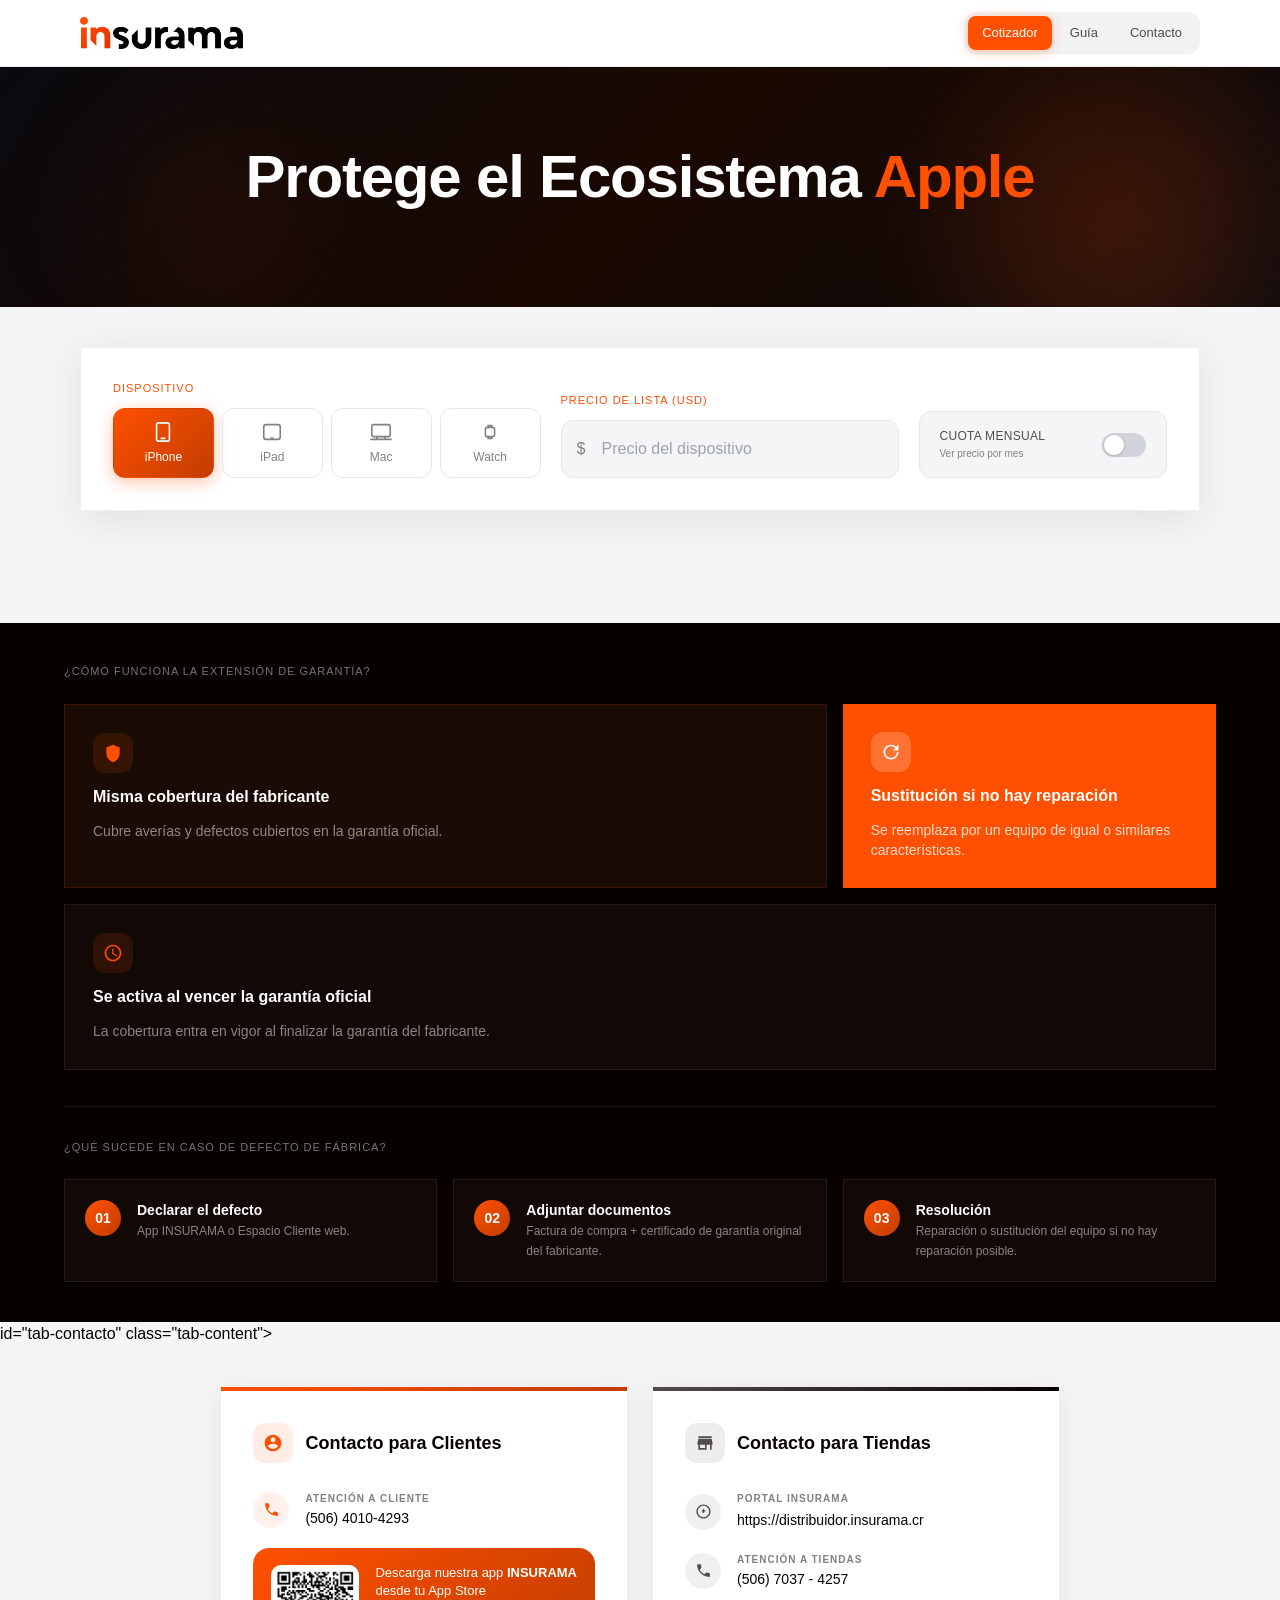
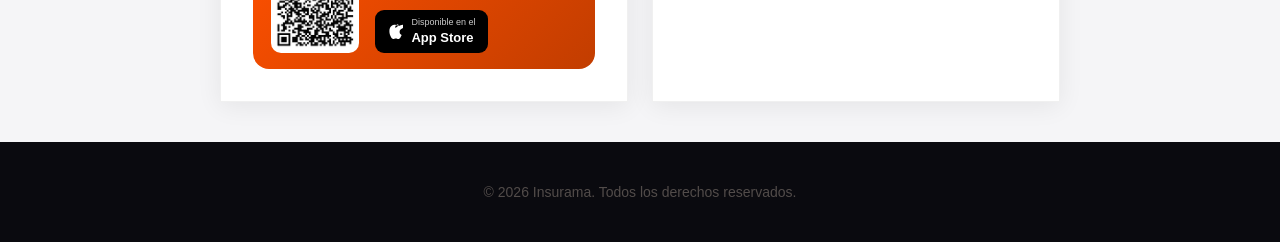
==== index.html @ 8b3e24e1 "Guia: reestructurar 2 light + 2 dark; eliminar App Store duplicado de Tiendas Co-Authored-By: Claude" ====
﻿<!DOCTYPE html>
<html lang="es">

<head>
  <meta charset="UTF-8">
  <meta name="viewport" content="width=device-width, initial-scale=1.0, viewport-fit=cover">
  <title>Insurama | Cotizador de Seguros</title>
  <style>
    *,
    ::backdrop,
    :after,
    :before {
      --tw-border-spacing-x: 0;
      --tw-border-spacing-y: 0;
      --tw-translate-x: 0;
      --tw-translate-y: 0;
      --tw-rotate: 0;
      --tw-skew-x: 0;
      --tw-skew-y: 0;
      --tw-scale-x: 1;
      --tw-scale-y: 1;
      --tw-pan-x: ;
      --tw-pan-y: ;
      --tw-pinch-zoom: ;
      --tw-scroll-snap-strictness: proximity;
      --tw-gradient-from-position: ;
      --tw-gradient-via-position: ;
      --tw-gradient-to-position: ;
      --tw-ordinal: ;
      --tw-slashed-zero: ;
      --tw-numeric-figure: ;
      --tw-numeric-spacing: ;
      --tw-numeric-fraction: ;
      --tw-ring-inset: ;
      --tw-ring-offset-width: 0px;
      --tw-ring-offset-color: #fff;
      --tw-ring-color: #3b82f680;
      --tw-ring-offset-shadow: 0 0 #0000;
      --tw-ring-shadow: 0 0 #0000;
      --tw-shadow: 0 0 #0000;
      --tw-shadow-colored: 0 0 #0000;
      --tw-blur: ;
      --tw-brightness: ;
      --tw-contrast: ;
      --tw-grayscale: ;
      --tw-hue-rotate: ;
      --tw-invert: ;
      --tw-saturate: ;
      --tw-sepia: ;
      --tw-drop-shadow: ;
      --tw-backdrop-blur: ;
      --tw-backdrop-brightness: ;
      --tw-backdrop-contrast: ;
      --tw-backdrop-grayscale: ;
      --tw-backdrop-hue-rotate: ;
      --tw-backdrop-invert: ;
      --tw-backdrop-opacity: ;
      --tw-backdrop-saturate: ;
      --tw-backdrop-sepia: ;
      --tw-contain-size: ;
      --tw-contain-layout: ;
      --tw-contain-paint: ;
      --tw-contain-style:
    }

    /*! tailwindcss v3.4.19 | MIT License | https://tailwindcss.com*/
    *,
    :after,
    :before {
      box-sizing: border-box;
      border: 0 solid #e5e7eb
    }

    :after,
    :before {
      --tw-content: ""
    }

    :host,
    html {
      line-height: 1.5;
      -webkit-text-size-adjust: 100%;
      -moz-tab-size: 4;
      -o-tab-size: 4;
      tab-size: 4;
      font-family: ui-sans-serif, system-ui, sans-serif, Apple Color Emoji, Segoe UI Emoji, Segoe UI Symbol, Noto Color Emoji;
      font-feature-settings: normal;
      font-variation-settings: normal;
      -webkit-tap-highlight-color: transparent
    }

    body {
      margin: 0;
      line-height: inherit
    }

    hr {
      height: 0;
      color: inherit;
      border-top-width: 1px
    }

    abbr:where([title]) {
      -webkit-text-decoration: underline dotted;
      text-decoration: underline dotted
    }

    h1,
    h2,
    h3,
    h4,
    h5,
    h6 {
      font-size: inherit;
      font-weight: inherit
    }

    a {
      color: inherit;
      text-decoration: inherit
    }

    b,
    strong {
      font-weight: bolder
    }

    code,
    kbd,
    pre,
    samp {
      font-family: ui-monospace, SFMono-Regular, Menlo, Monaco, Consolas, Liberation Mono, Courier New, monospace;
      font-feature-settings: normal;
      font-variation-settings: normal;
      font-size: 1em
    }

    small {
      font-size: 80%
    }

    sub,
    sup {
      font-size: 75%;
      line-height: 0;
      position: relative;
      vertical-align: initial
    }

    sub {
      bottom: -.25em
    }

    sup {
      top: -.5em
    }

    table {
      text-indent: 0;
      border-color: inherit;
      border-collapse: collapse
    }

    button,
    input,
    optgroup,
    select,
    textarea {
      font-family: inherit;
      font-feature-settings: inherit;
      font-variation-settings: inherit;
      font-size: 100%;
      font-weight: inherit;
      line-height: inherit;
      letter-spacing: inherit;
      color: inherit;
      margin: 0;
      padding: 0
    }

    button,
    select {
      text-transform: none
    }

    button,
    input:where([type=button]),
    input:where([type=reset]),
    input:where([type=submit]) {
      -webkit-appearance: button;
      background-color: initial;
      background-image: none
    }

    :-moz-focusring {
      outline: auto
    }

    :-moz-ui-invalid {
      box-shadow: none
    }

    progress {
      vertical-align: initial
    }

    ::-webkit-inner-spin-button,
    ::-webkit-outer-spin-button {
      height: auto
    }

    [type=search] {
      -webkit-appearance: textfield;
      outline-offset: -2px
    }

    ::-webkit-search-decoration {
      -webkit-appearance: none
    }

    ::-webkit-file-upload-button {
      -webkit-appearance: button;
      font: inherit
    }

    summary {
      display: list-item
    }

    blockquote,
    dd,
    dl,
    figure,
    h1,
    h2,
    h3,
    h4,
    h5,
    h6,
    hr,
    p,
    pre {
      margin: 0
    }

    fieldset {
      margin: 0
    }

    fieldset,
    legend {
      padding: 0
    }

    menu,
    ol,
    ul {
      list-style: none;
      margin: 0;
      padding: 0
    }

    dialog {
      padding: 0
    }

    textarea {
      resize: vertical
    }

    input::-moz-placeholder,
    textarea::-moz-placeholder {
      opacity: 1;
      color: #9ca3af
    }

    input::placeholder,
    textarea::placeholder {
      opacity: 1;
      color: #9ca3af
    }

    [role=button],
    button {
      cursor: pointer
    }

    :disabled {
      cursor: default
    }

    audio,
    canvas,
    embed,
    iframe,
    img,
    object,
    svg,
    video {
      display: block;
      vertical-align: middle
    }

    img,
    video {
      max-width: 100%;
      height: auto
    }

    [hidden]:where(:not([hidden=until-found])) {
      display: none
    }

    .pointer-events-none {
      pointer-events: none
    }

    .absolute {
      position: absolute
    }

    .relative {
      position: relative
    }

    .sticky {
      position: sticky
    }

    .inset-0 {
      inset: 0
    }

    .left-4 {
      left: 1rem
    }

    .top-0 {
      top: 0
    }

    .top-1\/2 {
      top: 50%
    }

    .z-10 {
      z-index: 10
    }

    .z-50 {
      z-index: 50
    }

    .col-span-full {
      grid-column: 1/-1
    }

    .mx-auto {
      margin-left: auto;
      margin-right: auto
    }

    .mb-0\.5 {
      margin-bottom: .125rem
    }

    .mb-1 {
      margin-bottom: .25rem
    }

    .mb-10 {
      margin-bottom: 2.5rem
    }

    .mb-2 {
      margin-bottom: .5rem
    }

    .mb-3 {
      margin-bottom: .75rem
    }

    .mb-4 {
      margin-bottom: 1rem
    }

    .mb-5 {
      margin-bottom: 1.25rem
    }

    .mb-6 {
      margin-bottom: 1.5rem
    }

    .mb-7 {
      margin-bottom: 1.75rem
    }

    .mb-8 {
      margin-bottom: 2rem
    }

    .mt-1 {
      margin-top: .25rem
    }

    .mt-1\.5 {
      margin-top: .375rem
    }

    .mt-5 {
      margin-top: 1.25rem
    }

    .mt-auto {
      margin-top: auto
    }

    .block {
      display: block
    }

    .flex {
      display: flex
    }

    .inline-flex {
      display: inline-flex
    }

    .grid {
      display: grid
    }

    .hidden {
      display: none
    }

    .h-1 {
      height: .25rem
    }

    .h-10 {
      height: 2.5rem
    }

    .h-2 {
      height: .5rem
    }

    .h-9 {
      height: 2.25rem
    }

    .h-px {
      height: 1px
    }

    .min-h-screen {
      min-height: 100vh
    }

    .w-10 {
      width: 2.5rem
    }

    .w-2 {
      width: .5rem
    }

    .w-9 {
      width: 2.25rem
    }

    .w-auto {
      width: auto
    }

    .w-full {
      width: 100%
    }

    .max-w-6xl {
      max-width: 72rem
    }

    .flex-1 {
      flex: 1 1 0%
    }

    .flex-shrink-0 {
      flex-shrink: 0
    }

    .-translate-y-1\/2 {
      --tw-translate-y: -50%;
      transform: translate(var(--tw-translate-x), var(--tw-translate-y)) rotate(var(--tw-rotate)) skewX(var(--tw-skew-x)) skewY(var(--tw-skew-y)) scaleX(var(--tw-scale-x)) scaleY(var(--tw-scale-y))
    }

    .grid-cols-1 {
      grid-template-columns: repeat(1, minmax(0, 1fr))
    }

    .grid-cols-4 {
      grid-template-columns: repeat(4, minmax(0, 1fr))
    }

    .flex-col {
      flex-direction: column
    }

    .items-start {
      align-items: flex-start
    }

    .items-end {
      align-items: flex-end
    }

    .items-center {
      align-items: center
    }

    .justify-center {
      justify-content: center
    }

    .justify-between {
      justify-content: space-between
    }

    .gap-1 {
      gap: .25rem
    }

    .gap-2 {
      gap: .5rem
    }

    .gap-3 {
      gap: .75rem
    }

    .gap-4 {
      gap: 1rem
    }

    .gap-5 {
      gap: 1.25rem
    }

    .gap-6 {
      gap: 1.5rem
    }

    .space-y-2>:not([hidden])~:not([hidden]) {
      --tw-space-y-reverse: 0;
      margin-top: calc(.5rem*(1 - var(--tw-space-y-reverse)));
      margin-bottom: calc(.5rem*var(--tw-space-y-reverse))
    }

    .space-y-3>:not([hidden])~:not([hidden]) {
      --tw-space-y-reverse: 0;
      margin-top: calc(.75rem*(1 - var(--tw-space-y-reverse)));
      margin-bottom: calc(.75rem*var(--tw-space-y-reverse))
    }

    .space-y-5>:not([hidden])~:not([hidden]) {
      --tw-space-y-reverse: 0;
      margin-top: calc(1.25rem*(1 - var(--tw-space-y-reverse)));
      margin-bottom: calc(1.25rem*var(--tw-space-y-reverse))
    }

    .overflow-hidden {
      overflow: hidden
    }

    .rounded-full {
      border-radius: 9999px
    }

    .rounded-lg {
      border-radius: .5rem
    }

    .rounded-xl {
      border-radius: .75rem
    }

    .border-b {
      border-bottom-width: 1px
    }

    .border-gray-200\/80 {
      border-color: #e5e7ebcc
    }

    .p-1 {
      padding: .25rem
    }

    .p-10 {
      padding: 2.5rem
    }

    .p-2\.5 {
      padding: .625rem
    }

    .p-4 {
      padding: 1rem
    }

    .p-5 {
      padding: 1.25rem
    }

    .p-6 {
      padding: 1.5rem
    }

    .p-7 {
      padding: 1.75rem
    }

    .px-2 {
      padding-left: .5rem;
      padding-right: .5rem
    }

    .px-3 {
      padding-left: .75rem;
      padding-right: .75rem
    }

    .px-4 {
      padding-left: 1rem;
      padding-right: 1rem
    }

    .px-5 {
      padding-left: 1.25rem;
      padding-right: 1.25rem
    }

    .px-6 {
      padding-left: 1.5rem;
      padding-right: 1.5rem
    }

    .py-1 {
      padding-top: .25rem;
      padding-bottom: .25rem
    }

    .py-10 {
      padding-top: 2.5rem;
      padding-bottom: 2.5rem
    }

    .py-14 {
      padding-top: 3.5rem;
      padding-bottom: 3.5rem
    }

    .py-2 {
      padding-top: .5rem;
      padding-bottom: .5rem
    }

    .py-3 {
      padding-top: .75rem;
      padding-bottom: .75rem
    }

    .py-4 {
      padding-top: 1rem;
      padding-bottom: 1rem
    }

    .pl-10 {
      padding-left: 2.5rem
    }

    .pr-4 {
      padding-right: 1rem
    }

    .text-center {
      text-align: center
    }

    .text-3xl {
      font-size: 1.875rem;
      line-height: 2.25rem
    }

    .text-\[10px\] {
      font-size: 10px
    }

    .text-base {
      font-size: 1rem;
      line-height: 1.5rem
    }

    .text-lg {
      font-size: 1.125rem;
      line-height: 1.75rem
    }

    .text-sm {
      font-size: .875rem;
      line-height: 1.25rem
    }

    .text-xs {
      font-size: .75rem;
      line-height: 1rem
    }

    .font-medium {
      font-weight: 500
    }

    .font-normal {
      font-weight: 400
    }

    .font-semibold {
      font-weight: 600
    }

    .uppercase {
      text-transform: uppercase
    }

    .leading-relaxed {
      line-height: 1.625
    }

    .leading-tight {
      line-height: 1.25
    }

    .tracking-wide {
      letter-spacing: .025em
    }

    .tracking-widest {
      letter-spacing: .1em
    }

    .text-white {
      --tw-text-opacity: 1;
      color: rgb(255 255 255/var(--tw-text-opacity, 1))
    }

    .transition-all {
      transition-property: all;
      transition-timing-function: cubic-bezier(.4, 0, .2, 1);
      transition-duration: .15s
    }

    .transition-colors {
      transition-property: color, background-color, border-color, text-decoration-color, fill, stroke;
      transition-timing-function: cubic-bezier(.4, 0, .2, 1);
      transition-duration: .15s
    }

    .hover\:text-brand:hover {
      --tw-text-opacity: 1;
      color: rgb(254 80 0/var(--tw-text-opacity, 1))
    }

    @media (min-width:640px) {
      .sm\:text-4xl {
        font-size: 2.25rem;
        line-height: 2.5rem
      }
    }

    @media (min-width:768px) {
      .md\:col-span-2 {
        grid-column: span 2/span 2
      }

      .md\:col-span-3 {
        grid-column: span 3/span 3
      }

      .md\:col-span-4 {
        grid-column: span 4/span 4
      }

      .md\:col-span-5 {
        grid-column: span 5/span 5
      }

      .md\:h-12 {
        height: 3rem
      }

      .md\:grid-cols-12 {
        grid-template-columns: repeat(12, minmax(0, 1fr))
      }

      .md\:grid-cols-2 {
        grid-template-columns: repeat(2, minmax(0, 1fr))
      }

      .md\:grid-cols-3 {
        grid-template-columns: repeat(3, minmax(0, 1fr))
      }

      .md\:p-8 {
        padding: 2rem
      }

      .md\:px-12 {
        padding-left: 3rem;
        padding-right: 3rem
      }

      .md\:py-20 {
        padding-top: 5rem;
        padding-bottom: 5rem
      }

      .md\:text-4xl {
        font-size: 2.25rem;
        line-height: 2.5rem
      }

      .md\:text-6xl {
        font-size: 3.75rem;
        line-height: 1
      }
    }

    @media (min-width:1024px) {
      .lg\:grid-cols-3 {
        grid-template-columns: repeat(3, minmax(0, 1fr))
      }
    }
  </style>
  <style>
    * {
      font-family: -apple-system, BlinkMacSystemFont, 'Segoe UI', Helvetica, Arial, sans-serif;
      -webkit-font-smoothing: antialiased;
      -webkit-tap-highlight-color: transparent;
      box-sizing: border-box;
    }

    html,
    body {
      overflow-x: hidden;
      -webkit-text-size-adjust: 100%;
    }

    .reveal {
      opacity: 0;
      transform: translateY(24px);
      transition: opacity 0.6s ease, transform 0.6s ease;
    }

    .reveal.visible {
      opacity: 1;
      transform: translateY(0);
    }

    .stagger-1 {
      transition-delay: 0.1s;
    }

    .stagger-2 {
      transition-delay: 0.2s;
    }

    .stagger-3 {
      transition-delay: 0.3s;
    }

    .stagger-4 {
      transition-delay: 0.4s;
    }

    .card-hover {
      transition: transform 0.25s ease, box-shadow 0.25s ease;
    }

    .card-hover:hover {
      transform: translateY(-4px) scale(1.012);
    }

    .glow-brand {
      box-shadow: 0 8px 32px rgba(254, 80, 0, 0.18), 0 0 0 2px rgba(254, 80, 0, 0.15);
    }

    .glow-brand:hover {
      box-shadow: 0 12px 40px rgba(254, 80, 0, 0.28), 0 0 0 2px rgba(254, 80, 0, 0.25);
    }

    @keyframes shimmer {
      0% {
        background-position: -400px 0;
      }

      100% {
        background-position: 400px 0;
      }
    }

    @keyframes float {

      0%,
      100% {
        transform: translateY(0px);
      }

      50% {
        transform: translateY(-8px);
      }
    }

    .animate-float {
      animation: float 4s ease-in-out infinite;
    }

    @keyframes orbPulse {

      0%,
      100% {
        opacity: 0.35;
        transform: scale(1);
      }

      50% {
        opacity: 0.55;
        transform: scale(1.08);
      }
    }

    .hero-orb {
      animation: orbPulse 6s ease-in-out infinite;
    }

    .glass {
      background: rgba(255, 255, 255, 0.96);
      border: 1px solid rgba(0, 0, 0, 0.07);
      box-shadow: 0 8px 32px rgba(0, 0, 0, 0.07);
    }

    .device-btn {
      cursor: pointer;
      transition: all 0.2s ease;
      border: 1.5px solid #e5e7eb;
      color: #818181;
    }

    .device-btn:hover {
      border-color: #FE5000;
      color: #FE5000;
      background: rgba(254, 80, 0, 0.04);
    }

    .device-btn.active {
      background: linear-gradient(135deg, #FE5000 0%, #c23d00 100%);
      border-color: transparent;
      color: white;
      box-shadow: 0 4px 16px rgba(254, 80, 0, 0.35);
    }

    .device-btn.active span,
    .device-btn.active svg {
      color: white;
      stroke: white;
    }

    .toggle-switch {
      width: 44px;
      height: 24px;
      background: #d1d5db;
      border-radius: 12px;
      position: relative;
      cursor: pointer;
      transition: background 0.3s;
      flex-shrink: 0;
    }

    .toggle-switch.on {
      background: #FE5000;
    }

    .toggle-switch::after {
      content: '';
      position: absolute;
      width: 20px;
      height: 20px;
      background: white;
      border-radius: 50%;
      top: 2px;
      left: 2px;
      transition: transform 0.3s;
      box-shadow: 0 1px 4px rgba(0, 0, 0, 0.2);
    }

    .toggle-switch.on::after {
      transform: translateX(20px);
    }

    .tab-btn {
      cursor: pointer;
      padding: 7px 14px;
      font-weight: 500;
      font-size: 13px;
      border-radius: 8px;
      transition: all 0.2s;
      white-space: nowrap;
    }

    .tab-btn.active {
      background: #FE5000;
      color: white;
      box-shadow: 0 2px 12px rgba(254, 80, 0, 0.3);
    }

    .tab-btn:not(.active) {
      color: #524C4A;
    }

    .tab-btn:not(.active):hover {
      background: rgba(0, 0, 0, 0.05);
    }

    @media (max-width: 400px) {
      .tab-btn {
        padding: 6px 10px;
        font-size: 12px;
      }
    }

    .tab-content {
      display: none;
      animation: tabFadeIn 0.35s ease;
    }

    .tab-content.active {
      display: block;
    }

    @keyframes tabFadeIn {
      from {
        opacity: 0;
        transform: translateY(6px);
      }

      to {
        opacity: 1;
        transform: translateY(0);
      }
    }

    header {
      transition: box-shadow 0.3s ease, border-color 0.3s ease;
      padding-left: env(safe-area-inset-left);
      padding-right: env(safe-area-inset-right);
    }

    header.scrolled {
      box-shadow: 0 2px 24px rgba(254, 80, 0, 0.08);
      border-bottom-color: rgba(254, 80, 0, 0.18) !important;
    }

    footer {
      padding-bottom: calc(env(safe-area-inset-bottom) + 2.5rem);
    }

    input:focus {
      outline: none;
      border-color: #FE5000 !important;
      box-shadow: 0 0 0 3px rgba(254, 80, 0, 0.15) !important;
    }

    input[type="number"]::-webkit-inner-spin-button,
    input[type="number"]::-webkit-outer-spin-button {
      -webkit-appearance: none;
      margin: 0;
    }

    input[type="number"] {
      -moz-appearance: textfield;
    }

    @keyframes pulse-glow {

      0%,
      100% {
        box-shadow: 0 8px 32px rgba(254, 80, 0, 0.15), 0 0 0 2px rgba(254, 80, 0, 0.12);
      }

      50% {
        box-shadow: 0 12px 40px rgba(254, 80, 0, 0.28), 0 0 0 2px rgba(254, 80, 0, 0.22);
      }
    }

    .recommended-pulse {
      animation: pulse-glow 3s infinite;
    }

    .fade-in {
      animation: fadeIn 0.4s ease;
    }

    @keyframes fadeIn {
      from {
        opacity: 0;
        transform: translateY(8px);
      }

      to {
        opacity: 1;
        transform: translateY(0);
      }
    }

    .section-label {
      font-size: 11px;
      font-weight: 500;
      letter-spacing: 0.09em;
      text-transform: uppercase;
      color: #FE5000;
    }

    .step-connector {
      flex: 1;
      height: 2px;
      background: linear-gradient(90deg, #FE5000, rgba(254, 80, 0, 0.2));
      margin: 0 8px;
      margin-top: -20px;
    }

    .coverage-card {
      border-radius: 20px;
      overflow: hidden;
      background: white;
      box-shadow: 0 4px 24px rgba(0, 0, 0, 0.07);
      transition: transform 0.25s ease, box-shadow 0.25s ease;
    }

    .coverage-card:hover {
      transform: translateY(-3px);
      box-shadow: 0 8px 32px rgba(0, 0, 0, 0.11);
    }

    button,
    input,
    [onclick] {
      touch-action: manipulation;
    }

    @media (max-width: 380px) {
      .hero-section h1 {
        font-size: 1.6rem;
        line-height: 1.2;
      }

      .device-btn span {
        font-size: 9px;
      }
    }
  </style>
</head>

<body class="min-h-screen flex flex-col" style="background:#f5f5f7; color:#070200"> <!-- ===== NAVBAR ===== -->
  <header class="sticky top-0 z-50 border-b border-gray-200/80"
    style="background:rgba(255,255,255,0.92);backdrop-filter:blur(20px);-webkit-backdrop-filter:blur(20px)">
    <div class="max-w-6xl mx-auto px-4 py-3 flex items-center justify-between gap-4"> <img
        src="[data-uri]"
        alt="Insurama" style="height:32px;width:auto;display:block;">
      <div class="flex gap-1 p-1 rounded-xl" style="background:rgba(0,0,0,0.05)"> <button class="tab-btn active"
          onclick="showTab('cotizador',this)">Cotizador</button> <button class="tab-btn"
          onclick="showTab('guia',this)">Guía</button> <button class="tab-btn"
          onclick="showTab('contacto',this)">Contacto</button> </div>
    </div>
  </header> <!-- ===== HERO ===== -->
  <section class="hero-section relative overflow-hidden py-14 md:py-20 px-4"
    style="background:linear-gradient(135deg, #0a0a0f 0%, #1a0800 50%, #0a0a0f 100%)"> <!-- Floating orb -->
    <div class="hero-orb absolute pointer-events-none"
      style="width:480px;height:480px;border-radius:50%;background:radial-gradient(circle, rgba(254,80,0,0.22) 0%, transparent 70%);top:-80px;right:-80px;filter:blur(40px)">
    </div>
    <div class="absolute pointer-events-none"
      style="width:300px;height:300px;border-radius:50%;background:radial-gradient(circle, rgba(254,80,0,0.1) 0%, transparent 70%);bottom:-60px;left:5%;filter:blur(60px)">
    </div>
    <div class="max-w-6xl mx-auto text-center relative z-10">
      <h1 class="text-3xl sm:text-4xl md:text-6xl font-semibold text-white leading-tight mb-5"
        style="letter-spacing:-0.02em"> Protege el Ecosistema <span style="color:#FE5000">Apple</span> </h1>
    </div>
  </section> <!-- TAB: COTIZADOR -->
  <div id="tab-cotizador" class="tab-content active">
    <section class="max-w-6xl mx-auto px-4 py-10"> <!-- Calculator panel -->
      <div class="reveal visible rounded-[24px] p-6 md:p-8 mb-8"
        style="background:#fff;box-shadow:0 8px 40px rgba(0,0,0,0.09);border:1px solid rgba(0,0,0,0.06)">
        <div class="grid grid-cols-1 md:grid-cols-12 gap-5 items-end"> <!-- Device Selector -->
          <div class="md:col-span-5"> <label class="section-label mb-3 block">Dispositivo</label>
            <div class="grid grid-cols-4 gap-2" id="deviceGrid"> <button onclick="selectDevice('iphone')"
                data-dev="iphone"
                class="device-btn active flex flex-col items-center py-3 px-2 rounded-xl transition-all"> <svg
                  viewBox="0 0 24 24" fill="none" stroke="currentColor" stroke-width="1.75" stroke-linecap="round"
                  width="22" height="22">
                  <rect x="5" y="2" width="14" height="20" rx="2.5" />
                  <line x1="10" y1="19" x2="14" y2="19" />
                </svg> <span class="text-xs mt-1.5 font-medium">iPhone</span> </button> <button
                onclick="selectDevice('ipad')" data-dev="ipad"
                class="device-btn flex flex-col items-center py-3 px-2 rounded-xl transition-all"> <svg
                  viewBox="0 0 24 24" fill="none" stroke="currentColor" stroke-width="1.75" stroke-linecap="round"
                  width="22" height="22">
                  <rect x="3" y="4" width="18" height="16" rx="2.5" />
                  <line x1="11" y1="18.5" x2="13" y2="18.5" />
                </svg> <span class="text-xs mt-1.5 font-medium">iPad</span> </button> <button
                onclick="selectDevice('mac')" data-dev="mac"
                class="device-btn flex flex-col items-center py-3 px-2 rounded-xl transition-all"> <svg
                  viewBox="0 0 24 24" fill="none" stroke="currentColor" stroke-width="1.75" stroke-linecap="round"
                  width="22" height="22">
                  <rect x="2" y="4" width="20" height="13" rx="2" />
                  <path d="M1 20h22M8 17l-1 3M16 17l1 3" />
                </svg> <span class="text-xs mt-1.5 font-medium">Mac</span> </button> <button
                onclick="selectDevice('watch')" data-dev="watch"
                class="device-btn flex flex-col items-center py-3 px-2 rounded-xl transition-all"> <svg
                  viewBox="0 0 24 24" fill="none" stroke="currentColor" stroke-width="1.75" stroke-linecap="round"
                  width="22" height="22">
                  <rect x="7" y="7" width="10" height="10" rx="2" />
                  <path d="M10 7V5h4v2M10 17v2h4v-2" />
                </svg> <span class="text-xs mt-1.5 font-medium">Watch</span> </button> </div>
          </div> <!-- Value Input -->
          <div class="md:col-span-4"> <label class="section-label mb-3 block">Precio de Lista (USD)</label>
            <div class="relative"> <span class="absolute left-4 top-1/2 -translate-y-1/2 font-normal text-base"
                style="color:#818181">$</span> <input id="priceInput" type="number" min="0" step="1"
                placeholder="Precio del dispositivo"
                class="w-full rounded-xl py-4 pl-10 pr-4 text-base font-normal transition-all"
                style="background:#f5f5f7;border:1.5px solid #e5e7eb;color:#070200" oninput="calculate()"> </div>
          </div> <!-- Monthly Toggle -->
          <div class="md:col-span-3">
            <div class="flex items-center justify-between py-4 px-5 rounded-xl"
              style="background:#f5f5f7;border:1.5px solid #e5e7eb">
              <div>
                <p class="text-xs font-medium uppercase tracking-wide mb-0.5" style="color:#524C4A">Cuota Mensual</p>
                <p class="text-[10px]" style="color:#818181">Ver precio por mes</p>
              </div>
              <div id="monthlyToggle" class="toggle-switch" onclick="toggleMonthly()"></div>
            </div>
          </div>
        </div> <!-- Range indicator -->
        <div id="rangeIndicator" class="mt-5 hidden"> <span
            class="inline-flex items-center gap-2 text-xs font-semibold px-3 py-2 rounded-lg"
            style="background:#f5f5f7;color:#524C4A"> <svg viewBox="0 0 24 24" fill="currentColor" width="13"
              height="13" style="color:#FE5000">
              <path
                d="M12 2C6.48 2 2 6.48 2 12s4.48 10 10 10 10-4.48 10-10S17.52 2 12 2zm1 15h-2v-6h2v6zm0-8h-2V7h2v2z" />
            </svg> <span id="rangeText"></span> </span> </div>
      </div> <!-- Pricing cards -->
      <div id="cardsContainer" class="grid grid-cols-1 md:grid-cols-2 lg:grid-cols-3 gap-6 mb-10"></div>
    </section>
  </div> <!-- TAB: GUIA -->
  <div id="tab-guia" class="tab-content"> <!-- Hero -->
    <section class="reveal relative overflow-hidden flex items-center px-6 md:px-12 py-14"
      style="background:linear-gradient(135deg,#0a0a0f 0%,#1a0800 55%,#0a0a0f 100%)">
      <div class="absolute inset-0 pointer-events-none"
        style="background:radial-gradient(circle at 72% 50%, rgba(254,80,0,0.18) 0%, transparent 60%)"></div>
      <div class="relative z-10 max-w-6xl mx-auto w-full">
        <h2 class="text-3xl md:text-4xl font-semibold text-white leading-tight">Tus dispositivos Apple protegidos <span
            style="color:#FE5000">contra todo riesgo.</span> </h2>
      </div>
    </section>
    <section class="reveal py-10 px-4" style="background:#fff">
      <div class="max-w-6xl mx-auto">
        <p class="section-label mb-6">¿Qu&copy; cubre tu seguro?</p>
        <div class="grid grid-cols-1 md:grid-cols-2 gap-5">
          <div class="coverage-card card-hover glow-brand">
            <div class="p-5" style="background:linear-gradient(135deg,#FE5000 0%,#c23d00 100%)">
              <div class="flex items-center gap-3">
                <div class="rounded-full p-2.5" style="background:rgba(255,255,255,0.2)"> <svg viewBox="0 0 24 24"
                    fill="white" width="22" height="22">
                    <path d="M12 2L4 5.5V12c0 5 3.5 9.7 8 11 4.5-1.3 8-6 8-11V5.5L12 2z" />
                  </svg> </div>
                <div>
                  <p class="font-semibold text-white text-base">Todo Riesgo</p>
                  <p class="text-xs uppercase tracking-widest" style="color:rgba(255,255,255,0.7)">Cobertura completa
                  </p>
                </div>
              </div>
            </div>
            <div class="p-6">
              <ul class="space-y-3">
                <li class="flex items-center gap-3 text-sm" style="color:#070200"><span
                    class="w-2 h-2 rounded-full flex-shrink-0" style="background:#FE5000"></span>Daño Accidental (caídas
                  y mojaduras)</li>
                <li class="flex items-center gap-3 text-sm" style="color:#070200"><span
                    class="w-2 h-2 rounded-full flex-shrink-0" style="background:#FE5000"></span>Robo y Hurto</li>
                <li class="flex items-center gap-3 text-sm" style="color:#070200"><span
                    class="w-2 h-2 rounded-full flex-shrink-0" style="background:#FE5000"></span>Sin Deducible</li>
              </ul>
            </div>
          </div>
          <div class="coverage-card card-hover" style="box-shadow:0 4px 24px rgba(7,2,0,0.1)">
            <div class="p-5" style="background:linear-gradient(135deg,#524C4A 0%,#070200 100%)">
              <div class="flex items-center gap-3">
                <div class="rounded-full p-2.5" style="background:rgba(255,255,255,0.2)"> <svg viewBox="0 0 24 24"
                    fill="white" width="22" height="22">
                    <path
                      d="M18 8h-1V6c0-2.76-2.24-5-5-5S7 3.24 7 6v2H6c-1.1 0-2 .9-2 2v10c0 1.1.9 2 2 2h12c1.1 0 2-.9 2-2V10c0-1.1-.9-2-2-2zm-6 9c-1.1 0-2-.9-2-2s.9-2 2-2 2 .9 2 2-.9 2-2 2zm3.1-9H8.9V6c0-1.71 1.39-3.1 3.1-3.1 1.71 0 3.1 1.39 3.1 3.1v2z" />
                  </svg> </div>
                <div>
                  <p class="font-semibold text-white text-base">Robo y Hurto</p>
                  <p class="text-xs uppercase tracking-widest" style="color:rgba(255,255,255,0.7)">Protección contra
                    sustracción</p>
                </div>
              </div>
            </div>
            <div class="p-6">
              <ul class="space-y-3">
                <li class="flex items-center gap-3 text-sm" style="color:#070200"><span
                    class="w-2 h-2 rounded-full flex-shrink-0" style="background:#524C4A"></span>Robo con violencia</li>
                <li class="flex items-center gap-3 text-sm" style="color:#070200"><span
                    class="w-2 h-2 rounded-full flex-shrink-0" style="background:#524C4A"></span>Hurto (descuido)</li>
                <li class="flex items-center gap-3 text-sm" style="color:#070200"><span
                    class="w-2 h-2 rounded-full flex-shrink-0" style="background:#524C4A"></span>Sin Deducible</li>
              </ul>
            </div>
          </div>
        </div>
      </div>
    </section>
    <section class="reveal py-10 px-4" style="background:#070200">
      <div class="max-w-6xl mx-auto">
        <p class="section-label mb-6" style="color:rgba(255,255,255,0.45)">¿Cómo funcionan los Seguros?</p>
        <div class="grid grid-cols-1 md:grid-cols-3 gap-4"> <!-- Grande: Producto nuevo -->
          <div class="md:col-span-2 rounded-[20px] p-7 flex flex-col gap-3"
            style="background:#1a0c04;border:1px solid rgba(254,80,0,0.15)">
            <div class="w-10 h-10 rounded-xl flex items-center justify-center" style="background:rgba(254,80,0,0.12)">
              <svg viewBox="0 0 24 24" fill="currentColor" width="20" height="20" style="color:#FE5000">
                <path
                  d="M20 6h-2.18c.07-.44.18-.86.18-1a3 3 0 00-6 0c0 .14.11.56.18 1H10c-.55 0-1 .45-1 1v2c0 .55.45 1 1 1h10c.55 0 1-.45 1-1V7c0-.55-.45-1-1-1zm-5 0a1 1 0 11-2 0 1 1 0 012 0zM4 17h16v2H4zm0-4h16v2H4z" />
              </svg>
            </div>
            <p class="font-semibold text-white">Producto nuevo</p>
            <p class="text-sm" style="color:rgba(255,255,255,0.5)">Seguro exclusivo para dispositivos reci&copy;n
              adquiridos. Cobertura desde el primer día de compra.</p>
          </div> <!-- Naranja: Sin deducible -->
          <div class="rounded-[20px] p-7 flex flex-col gap-3" style="background:#FE5000">
            <div class="w-10 h-10 rounded-xl flex items-center justify-center" style="background:rgba(255,255,255,0.2)">
              <svg viewBox="0 0 24 24" fill="white" width="20" height="20">
                <path
                  d="M12 2L4 5.5V12c0 5 3.5 9.7 8 11 4.5-1.3 8-6 8-11V5.5L12 2zm-2 16l-4-4 1.41-1.41L10 15.17l6.59-6.59L18 10l-8 8z" />
              </svg>
            </div>
            <p class="font-semibold text-white">Sin deducible</p>
            <p class="text-sm" style="color:rgba(255,255,255,0.8)">En caso de siniestro el cliente no paga ningún costo
              adicional.</p>
          </div> <!-- Cambio de equipo -->
          <div class="rounded-[20px] p-7 flex flex-col gap-3"
            style="background:#120806;border:1px solid rgba(255,255,255,0.07)">
            <div class="w-10 h-10 rounded-xl flex items-center justify-center" style="background:rgba(254,80,0,0.12)">
              <svg viewBox="0 0 24 24" fill="currentColor" width="20" height="20" style="color:#FE5000">
                <path
                  d="M21 10.12h-6.78l2.74-2.82c-2.73-2.7-7.15-2.8-9.88-.1-2.73 2.71-2.73 7.08 0 9.79 2.73 2.71 7.15 2.71 9.88 0C18.32 15.65 19 14.08 19 12.1h2c0 1.98-.88 4.55-2.64 6.29-3.51 3.48-9.21 3.48-12.72 0-3.5-3.47-3.53-9.11-.02-12.58 3.51-3.47 9.14-3.47 12.65 0L21 3v7.12z" />
              </svg>
            </div>
            <p class="font-semibold text-white">Cambio de equipo</p>
            <p class="text-sm" style="color:rgba(255,255,255,0.5)">Permite cambiar el equipo asegurado en cualquier
              momento de la vigencia.</p>
          </div> <!-- 1-2 siniestros -->
          <div class="rounded-[20px] p-7 flex flex-col gap-3"
            style="background:#120806;border:1px solid rgba(255,255,255,0.07)">
            <div class="w-10 h-10 rounded-xl flex items-center justify-center" style="background:rgba(254,80,0,0.12)">
              <svg viewBox="0 0 24 24" fill="currentColor" width="20" height="20" style="color:#FE5000">
                <path
                  d="M12 2C6.48 2 2 6.48 2 12s4.48 10 10 10 10-4.48 10-10S17.52 2 12 2zm0 18c-4.41 0-8-3.59-8-8s3.59-8 8-8 8 3.59 8 8-3.59 8-8 8zm.5-13H11v6l5.25 3.15.75-1.23-4.5-2.67V7z" />
              </svg>
            </div>
            <p class="font-semibold text-white">1–2 siniestros/año</p>
            <p class="text-sm" style="color:rgba(255,255,255,0.5)">1 por daño accidental o mojadura + 1 por robo o
              hurto, según la modalidad.</p>
          </div> <!-- Precio de lista -->
          <div class="rounded-[20px] p-7 flex flex-col gap-3"
            style="background:#120806;border:1px solid rgba(255,255,255,0.07)">
            <div class="w-10 h-10 rounded-xl flex items-center justify-center" style="background:rgba(254,80,0,0.12)">
              <svg viewBox="0 0 24 24" fill="currentColor" width="20" height="20" style="color:#FE5000">
                <path
                  d="M19.5 3.5L18 2l-1.5 1.5L15 2l-1.5 1.5L12 2l-1.5 1.5L9 2 7.5 3.5 6 2 4.5 3.5 3 2v20l1.5-1.5L6 22l1.5-1.5L9 22l1.5-1.5L12 22l1.5-1.5L15 22l1.5-1.5L18 22l1.5-1.5L21 22V2l-1.5 1.5zM19 19.09H5V4.91h14v14.18z" />
              </svg>
            </div>
            <p class="font-semibold text-white">Precio de lista</p>
            <p class="text-sm" style="color:rgba(255,255,255,0.5)">Sin descuentos ocasionales. Se usa el precio oficial
              del fabricante.</p>
          </div>
        </div>
      </div>
    </section>
    <section class="reveal py-10 px-4" style="background:#f5f5f7">
      <div class="max-w-6xl mx-auto">
        <p class="section-label mb-6">¿Qu&copy; sucede en caso de siniestro?</p>
        <div class="grid grid-cols-1 md:grid-cols-2 gap-4 mb-5">
          <div class="flex gap-4 items-start p-5 rounded-[16px]" style="background:#fff;border:1px solid #e5e7eb">
            <div
              class="w-9 h-9 rounded-full flex items-center justify-center flex-shrink-0 text-sm font-semibold text-white"
              style="background:linear-gradient(135deg,#FE5000,#c23d00)">01</div>
            <div>
              <p class="font-semibold text-sm mb-0.5" style="color:#070200">Declarar el siniestro</p>
              <p class="text-xs leading-relaxed" style="color:#524C4A">A través de la app INSURAMA o el Espacio Cliente
                web.</p>
            </div>
          </div>
          <div class="flex gap-4 items-start p-5 rounded-[16px]" style="background:#fff;border:1px solid #e5e7eb">
            <div
              class="w-9 h-9 rounded-full flex items-center justify-center flex-shrink-0 text-sm font-semibold text-white"
              style="background:linear-gradient(135deg,#FE5000,#c23d00)">02</div>
            <div>
              <p class="font-semibold text-sm mb-0.5" style="color:#070200">Adjuntar factura</p>
              <p class="text-xs leading-relaxed" style="color:#524C4A">Factura o boleta de compra del equipo.</p>
            </div>
          </div>
        </div>
        <p class="text-xs font-medium uppercase tracking-wide mb-3" style="color:#818181">Documentación según el tipo de
          siniestro</p>
        <div class="grid grid-cols-1 md:grid-cols-2 gap-4 mb-5">
          <div class="p-5 rounded-[16px]" style="background:#fff;border:1.5px solid rgba(254,80,0,0.25)">
            <p class="font-semibold text-sm mb-3" style="color:#FE5000">Daño accidental o mojadura</p>
            <ul class="space-y-2">
              <li class="flex items-start gap-2 text-xs" style="color:#524C4A"><span style="color:#FE5000">›</span>
                Fotografías del equipo dañado</li>
              <li class="flex items-start gap-2 text-xs" style="color:#524C4A"><span style="color:#FE5000">›</span>
                Factura del equipo</li>
            </ul>
          </div>
          <div class="p-5 rounded-[16px]" style="background:#fff;border:1.5px solid rgba(7,2,0,0.15)">
            <p class="font-semibold text-sm mb-3" style="color:#070200">Robo o hurto</p>
            <ul class="space-y-2">
              <li class="flex items-start gap-2 text-xs" style="color:#524C4A"><span style="color:#524C4A">›</span>
                Factura del equipo</li>
              <li class="flex items-start gap-2 text-xs" style="color:#524C4A"><span style="color:#524C4A">›</span>
                Denuncia policial</li>
              <li class="flex items-start gap-2 text-xs" style="color:#524C4A"><span style="color:#524C4A">›</span>
                Bloqueo de IMEI</li>
            </ul>
          </div>
        </div>
        <div class="flex items-center gap-3 p-4 rounded-[16px]"
          style="background:#fff;border:1px solid rgba(254,80,0,0.2)"> <svg viewBox="0 0 24 24" fill="currentColor"
            width="18" height="18" style="color:#FE5000;flex-shrink:0">
            <path
              d="M12 2C8.13 2 5 5.13 5 9c0 5.25 7 13 7 13s7-7.75 7-13c0-3.87-3.13-7-7-7zm0 9.5c-1.38 0-2.5-1.12-2.5-2.5s1.12-2.5 2.5-2.5 2.5 1.12 2.5 2.5-1.12 2.5-2.5 2.5z" />
          </svg>
          <p class="text-xs" style="color:#524C4A">Es imprescindible tener activa la <strong
              style="color:#070200">geolocalización de la app INSURAMA</strong>.</p>
        </div>
      </div>
            <div style="margin-top:32px;padding-top:28px;border-top:1px solid #e5e7eb">
          <p class="section-label mb-2">Proceso de facturación</p>
        <p class="text-xs mb-6" style="color:#818181">Aplica para Seguros y Extensión de Garantía</p>
        <div class="grid grid-cols-1 md:grid-cols-3 gap-4 mb-5">
          <div class="p-6 rounded-[20px]" style="background:#fff;border:1.5px solid rgba(254,80,0,0.15)">
            <p class="text-xs font-medium uppercase tracking-widest mb-3" style="color:#818181">Paso 01</p>
            <p class="font-semibold text-sm mb-1" style="color:#070200">Precio de lista</p>
            <p class="text-xs leading-relaxed" style="color:#524C4A">Usa el precio oficial del fabricante, sin
              descuentos ocasionales.</p>
          </div>
          <div class="p-6 rounded-[20px]" style="background:#fff;border:1.5px solid rgba(254,80,0,0.15)">
            <p class="text-xs font-medium uppercase tracking-widest mb-3" style="color:#818181">Paso 02</p>
            <p class="font-semibold text-sm mb-1" style="color:#070200">Valor en portal</p>
            <p class="text-xs leading-relaxed" style="color:#524C4A">El valor de la póliza en el portal distribuidor
              debe coincidir con el cobrado en factura.</p>
          </div>
          <div class="p-6 rounded-[20px]" style="background:#fff;border:1.5px solid rgba(254,80,0,0.15)">
            <p class="text-xs font-medium uppercase tracking-widest mb-3" style="color:#818181">Paso 03</p>
            <p class="font-semibold text-sm mb-1" style="color:#070200">Plan correcto</p>
            <p class="text-xs leading-relaxed" style="color:#524C4A">El plan seleccionado en el portal debe ser el
              contratado por el cliente.</p>
          </div>
        </div>
        <div class="flex items-center gap-3 p-4 rounded-[16px]"
          style="background:#fff;border:1px solid rgba(254,80,0,0.2)"> <svg viewBox="0 0 24 24" fill="currentColor"
            width="18" height="18" style="color:#FE5000;flex-shrink:0">
            <path
              d="M12 2C6.48 2 2 6.48 2 12s4.48 10 10 10 10-4.48 10-10S17.52 2 12 2zm1 15h-2v-6h2v6zm0-8h-2V7h2v2z" />
          </svg>
          <p class="text-xs" style="color:#524C4A">La verificación correcta garantiza la validez inmediata de la
            cobertura en caso de siniestro.</p>
        </div>
        </div>
      </div>
    </section>
    <section class="reveal py-10 px-4" style="background:#070200">
      <div class="max-w-6xl mx-auto">
        <p class="section-label mb-6" style="color:rgba(255,255,255,0.45)">¿Cómo funciona la Extensión de Garantía?</p>
        <div class="grid grid-cols-1 md:grid-cols-3 gap-4">
          <div class="md:col-span-2 rounded-[20px] p-7 flex flex-col gap-3" style="background:#1a0c04;border:1px solid rgba(254,80,0,0.15)">
            <div class="w-10 h-10 rounded-xl flex items-center justify-center" style="background:rgba(254,80,0,0.12)">
              <svg viewBox="0 0 24 24" fill="currentColor" width="20" height="20" style="color:#FE5000"><path d="M12 2L4 5.5V12c0 5 3.5 9.7 8 11 4.5-1.3 8-6 8-11V5.5L12 2z"/></svg>
            </div>
            <p class="font-semibold text-white">Misma cobertura del fabricante</p>
            <p class="text-sm" style="color:rgba(255,255,255,0.5)">Cubre averías y defectos cubiertos en la garantía oficial.</p>
          </div>
          <div class="rounded-[20px] p-7 flex flex-col gap-3" style="background:#FE5000">
            <div class="w-10 h-10 rounded-xl flex items-center justify-center" style="background:rgba(255,255,255,0.2)">
              <svg viewBox="0 0 24 24" fill="white" width="20" height="20"><path d="M21 10.12h-6.78l2.74-2.82c-2.73-2.7-7.15-2.8-9.88-.1-2.73 2.71-2.73 7.08 0 9.79 2.73 2.71 7.15 2.71 9.88 0C18.32 15.65 19 14.08 19 12.1h2c0 1.98-.88 4.55-2.64 6.29-3.51 3.48-9.21 3.48-12.72 0-3.5-3.47-3.53-9.11-.02-12.58 3.51-3.47 9.14-3.47 12.65 0L21 3v7.12z"/></svg>
            </div>
            <p class="font-semibold text-white">Sustitución si no hay reparación</p>
            <p class="text-sm" style="color:rgba(255,255,255,0.8)">Se reemplaza por un equipo de igual o similares características.</p>
          </div>
          <div class="md:col-span-3 rounded-[20px] p-7 flex flex-col gap-3" style="background:#120806;border:1px solid rgba(255,255,255,0.07)">
            <div class="w-10 h-10 rounded-xl flex items-center justify-center" style="background:rgba(254,80,0,0.12)">
              <svg viewBox="0 0 24 24" fill="currentColor" width="20" height="20" style="color:#FE5000"><path d="M11.99 2C6.47 2 2 6.48 2 12s4.47 10 9.99 10C17.52 22 22 17.52 22 12S17.52 2 11.99 2zM12 20c-4.42 0-8-3.58-8-8s3.58-8 8-8 8 3.58 8 8-3.58 8-8 8zm.5-13H11v6l5.25 3.15.75-1.23-4.5-2.67V7z"/></svg>
            </div>
            <p class="font-semibold text-white">Se activa al vencer la garantía oficial</p>
            <p class="text-sm" style="color:rgba(255,255,255,0.5)">La cobertura entra en vigor al finalizar la garantía del fabricante.</p>
          </div>
        </div>
        <div style="margin-top:36px;padding-top:32px;border-top:1px solid rgba(255,255,255,0.08)">
          <p class="section-label mb-6" style="color:rgba(255,255,255,0.45)">¿Qué sucede en caso de defecto de fábrica?</p>
          <div class="grid grid-cols-1 md:grid-cols-3 gap-4">
            <div class="flex gap-4 items-start p-5 rounded-[16px]" style="background:#120806;border:1px solid rgba(255,255,255,0.08)">
              <div class="w-9 h-9 rounded-full flex items-center justify-center flex-shrink-0 text-sm font-semibold text-white" style="background:linear-gradient(135deg,#FE5000,#c23d00)">01</div>
              <div>
                <p class="font-semibold text-sm mb-0.5" style="color:white">Declarar el defecto</p>
                <p class="text-xs leading-relaxed" style="color:rgba(255,255,255,0.5)">App INSURAMA o Espacio Cliente web.</p>
              </div>
            </div>
            <div class="flex gap-4 items-start p-5 rounded-[16px]" style="background:#120806;border:1px solid rgba(255,255,255,0.08)">
              <div class="w-9 h-9 rounded-full flex items-center justify-center flex-shrink-0 text-sm font-semibold text-white" style="background:linear-gradient(135deg,#FE5000,#c23d00)">02</div>
              <div>
                <p class="font-semibold text-sm mb-0.5" style="color:white">Adjuntar documentos</p>
                <p class="text-xs leading-relaxed" style="color:rgba(255,255,255,0.5)">Factura de compra + certificado de garantía original del fabricante.</p>
              </div>
            </div>
            <div class="flex gap-4 items-start p-5 rounded-[16px]" style="background:#120806;border:1px solid rgba(255,255,255,0.08)">
              <div class="w-9 h-9 rounded-full flex items-center justify-center flex-shrink-0 text-sm font-semibold text-white" style="background:linear-gradient(135deg,#FE5000,#c23d00)">03</div>
              <div>
                <p class="font-semibold text-sm mb-0.5" style="color:white">Resolución</p>
                <p class="text-xs leading-relaxed" style="color:rgba(255,255,255,0.5)">Reparación o sustitución del equipo si no hay reparación posible.</p>
              </div>
            </div>
          </div>
        </div>
      </div>
    </section>
  </div>
  id="tab-contacto" class="tab-content">
    <section class="max-w-6xl mx-auto px-4 py-10">
      <div class="grid grid-cols-1 md:grid-cols-2 gap-6"> <!-- Clientes -->
        <div class="reveal card-hover rounded-[24px] overflow-hidden"
          style="background:#fff;box-shadow:0 4px 24px rgba(0,0,0,0.07);border:1px solid #f0f0f0">
          <div class="h-1" style="background:linear-gradient(90deg,#FE5000,#c23d00)"></div>
          <div class="p-6 md:p-8">
            <div class="flex items-center gap-3 mb-7">
              <div class="w-10 h-10 rounded-xl flex items-center justify-center" style="background:rgba(254,80,0,0.1)">
                <svg viewBox="0 0 24 24" fill="currentColor" width="20" height="20" style="color:#FE5000">
                  <path
                    d="M12 2C6.48 2 2 6.48 2 12s4.48 10 10 10 10-4.48 10-10S17.52 2 12 2zm0 3c1.66 0 3 1.34 3 3s-1.34 3-3 3-3-1.34-3-3 1.34-3 3-3zm0 14.2c-2.5 0-4.71-1.28-6-3.22.03-1.99 4-3.08 6-3.08 1.99 0 5.97 1.09 6 3.08-1.29 1.94-3.5 3.22-6 3.22z" />
                </svg>
              </div>
              <h3 class="font-semibold text-lg" style="color:#070200">Contacto para Clientes</h3>
            </div>
            <ul class="space-y-5">
              <li class="flex items-center gap-4">
                <span class="w-9 h-9 rounded-full flex items-center justify-center flex-shrink-0" style="background:rgba(254,80,0,0.08)">
                  <svg viewBox="0 0 24 24" fill="currentColor" width="17" height="17" style="color:#FE5000">
                    <path d="M6.62 10.79c1.44 2.83 3.76 5.14 6.59 6.59l2.2-2.2c.27-.27.67-.36 1.02-.24 1.12.37 2.33.57 3.57.57.55 0 1 .45 1 1V20c0 .55-.45 1-1 1-9.39 0-17-7.61-17-17 0-.55.45-1 1-1h3.5c.55 0 1 .45 1 1 0 1.25.2 2.45.57 3.57.11.35.03.74-.25 1.02l-2.2 2.2z"/>
                  </svg>
                </span>
                <div>
                  <p class="text-[10px] font-semibold uppercase tracking-widest mb-0.5" style="color:#818181">Atención a cliente</p>
                  <p class="text-sm font-medium" style="color:#070200">(506) 4010-4293</p>
                </div>
              </li>
            </ul>
            <div style="margin-top:20px;background:linear-gradient(135deg,#FE5000 0%,#c23d00 100%);border-radius:16px;padding:16px 18px;display:flex;align-items:center;gap:16px;">
              <img src="[data-uri]" alt="QR App Store" style="width:88px;height:88px;border-radius:10px;background:#fff;padding:5px;flex-shrink:0;">
              <div>
                <p style="color:white;font-size:13px;font-weight:500;margin:0 0 10px 0;line-height:1.4">Descarga nuestra app <strong>INSURAMA</strong><br>desde tu App Store</p>
                <a href="https://apps.apple.com/mx/app/insurama/id6443416637" target="_blank" style="display:inline-flex;align-items:center;gap:8px;background:#000;color:white;padding:7px 13px;border-radius:9px;text-decoration:none;">
                  <svg viewBox="0 0 814 1000" fill="white" width="15" height="15"><path d="M788.1 340.9c-5.8 4.5-108.2 62.2-108.2 190.5 0 148.4 130.3 200.9 134.2 202.2-.6 3.2-20.7 71.9-68.7 141.9-42.8 61.6-87.5 123.1-155.5 123.1s-85.5-39.5-164-39.5c-76 0-103.7 40.8-165.9 40.8s-105-47.4-148.2-108.6C27.5 714.4 0 598 0 481.7 0 168.7 193.3 58.1 384.7 58.1c100.3 0 183.8 66.3 245.5 66.3 61.3 0 158-70.1 270.1-70.1 36.3 0 133.8 3.9 204.7 96.3zm-252.3-166.2c31.1-36.9 53.1-88.1 53.1-139.3 0-7.1-.6-14.3-1.9-20.1-50.6 1.9-110.8 33.7-147.1 75.8-28.5 32.4-55.1 83.6-55.1 135.5 0 7.8 1.3 15.6 1.9 18.1 3.2.6 8.4 1.3 13.6 1.3 45.4 0 102.5-30.4 135.5-71.3z"/></svg>
                  <div style="line-height:1.15"><span style="font-size:9px;display:block;opacity:0.8;font-weight:400">Disponible en el</span><span style="font-size:13px;font-weight:700">App Store</span></div>
                </a>
              </div>
            </div>
          </div>
        </div> <!-- Tiendas -->
        <div class="reveal stagger-1 card-hover rounded-[24px] overflow-hidden"
          style="background:#fff;box-shadow:0 4px 24px rgba(0,0,0,0.07);border:1px solid #f0f0f0">
          <div class="h-1" style="background:linear-gradient(90deg,#524C4A,#070200)"></div>
          <div class="p-6 md:p-8">
            <div class="flex items-center gap-3 mb-7">
              <div class="w-10 h-10 rounded-xl flex items-center justify-center" style="background:rgba(7,2,0,0.07)">
                <svg viewBox="0 0 24 24" fill="currentColor" width="20" height="20" style="color:#524C4A">
                  <path d="M20 4H4v2h16V4zm1 10v-2l-1-5H4l-1 5v2h1v6h10v-6h4v6h2v-6h1zm-9 4H6v-4h6v4z" />
                </svg>
              </div>
              <h3 class="font-semibold text-lg" style="color:#070200">Contacto para Tiendas</h3>
            </div>
            <ul class="space-y-5">
              <li class="flex items-center gap-4"> <span
                  class="w-9 h-9 rounded-full flex items-center justify-center flex-shrink-0"
                  style="background:rgba(7,2,0,0.06)"> <svg viewBox="0 0 24 24" fill="currentColor" width="17"
                    height="17" style="color:#524C4A">
                    <path
                      d="M12 2C6.48 2 2 6.48 2 12s4.48 10 10 10 10-4.48 10-10S17.52 2 12 2zm0 18c-4.41 0-8-3.59-8-8s3.59-8 8-8 8 3.59 8 8-3.59 8-8 8zm-1-6v-2H9l3-4 3 4h-2v2h-2z" />
                  </svg> </span>
                <div>
                  <p class="text-[10px] font-semibold uppercase tracking-widest mb-0.5" style="color:#818181">Portal
                    Insurama</p> <a href="https://distribuidor.insurama.cr" target="_blank"
                    class="text-sm font-medium transition-colors" style="color:#070200"
                    onmouseover="this.style.color='#FE5000'"
                    onmouseout="this.style.color='#070200'">https://distribuidor.insurama.cr</a>
                </div>
              </li>
              <li class="flex items-center gap-4"> <span
                  class="w-9 h-9 rounded-full flex items-center justify-center flex-shrink-0"
                  style="background:rgba(7,2,0,0.06)"> <svg viewBox="0 0 24 24" fill="currentColor" width="17"
                    height="17" style="color:#524C4A">
                    <path
                      d="M6.62 10.79c1.44 2.83 3.76 5.14 6.59 6.59l2.2-2.2c.27-.27.67-.36 1.02-.24 1.12.37 2.33.57 3.57.57.55 0 1 .45 1 1V20c0 .55-.45 1-1 1-9.39 0-17-7.61-17-17 0-.55.45-1 1-1h3.5c.55 0 1 .45 1 1 0 1.25.2 2.45.57 3.57.11.35.03.74-.25 1.02l-2.2 2.2z" />
                  </svg> </span>
                <div>
                  <p class="text-[10px] font-semibold uppercase tracking-widest mb-0.5" style="color:#818181">Atención a
                    tiendas</p>
                  <p class="text-sm font-medium" style="color:#070200">(506) 7037 - 4257</p>
                </div>
              </li>
            </ul>
            
          </div>
        </div>
      </div>
    </section>
  </div> <!-- ===== FOOTER ===== -->
  <footer class="mt-auto py-10 text-center" style="background:#0a0a0f">
    <div class="max-w-6xl mx-auto px-4">
      <p class="text-sm" style="color:#524C4A">&copy; 2026 Insurama. Todos los derechos reservados.</p>
    </div>
  </footer>
  <script>
    function showTab(name, btn) {
      document.querySelectorAll('.tab-content').forEach(t => t.classList.remove('active'));
      document.querySelectorAll('.tab-btn').forEach(b => b.classList.remove('active'));
      document.getElementById('tab-' + name).classList.add('active');
      if (btn) btn.classList.add('active');
    }

    const DB = {
      iphone: {
        ranges: [[250, 450], [450, 650], [650, 900], [900, 1250], [1250, 1625], [1625, 2000], [2000, 2375], [2375, 3000]],
        todoRiesgo: {
          12: [80, 130, 185, 195, 280, 355, 430, 520],
          18: [115, 180, 255, 275, 395, 495, 600, 730],
          24: [130, 205, 290, 310, 450, 565, 690, 835]
        },
        roboHurto: {
          12: [40, 64, 90, 95, 140, 175, 210, 255],
          18: [55, 90, 125, 135, 195, 245, 295, 360],
          24: [65, 105, 140, 150, 220, 280, 340, 410]
        }
      },
      ipad: {
        ranges: [[250, 450], [450, 650], [650, 900], [900, 1250], [1250, 1625], [1625, 2000], [2000, 2375], [2375, 2625], [2625, 2875], [2875, 3125], [3125, 3500], [3500, 3875], [3875, 5000]],
        todoRiesgo: {
          12: [50, 80, 110, 130, 170, 210, 260, 295, 325, 350, 390, 435, 570],
          18: [70, 110, 155, 185, 235, 300, 360, 410, 450, 495, 545, 605, 800],
          24: [80, 125, 175, 210, 270, 340, 410, 470, 515, 565, 620, 690, 915]
        },
        roboHurto: {
          12: [25, 40, 55, 65, 85, 105, 125, 145, 160, 175, 190, 210, 285],
          18: [35, 55, 75, 90, 116, 145, 175, 200, 220, 240, 265, 295, 400],
          24: [40, 60, 85, 100, 135, 170, 200, 230, 255, 275, 305, 340, 455]
        }
      },
      mac: {
        ranges: [[500, 800], [800, 1000], [1000, 1500], [1500, 2000], [2000, 2500], [2500, 4250], [4250, 5000], [5000, 6250]],
        todoRiesgo: {
          12: [70, 95, 130, 215, 280, 355, 510, 615],
          18: [95, 130, 180, 305, 390, 500, 710, 865],
          24: [110, 150, 210, 345, 450, 570, 810, 985]
        },
        danoAccidental: {
          12: [45, 60, 75, 130, 155, 195, 280, 340],
          18: [65, 85, 110, 180, 215, 275, 390, 475],
          24: [70, 100, 125, 210, 245, 310, 445, 540]
        }
      },
      watch: {
        ranges: [[250, 450], [450, 650], [650, 900], [900, 1150], [1150, 1400]],
        todoRiesgo: {
          12: [45, 70, 95, 110, 130],
          18: [60, 95, 135, 155, 185],
          24: [70, 110, 155, 175, 210]
        },
        roboHurto: {
          12: [15, 25, 35, 45, 55],
          18: [20, 30, 45, 60, 75],
          24: [25, 40, 50, 70, 85]
        }
      }
    };

    const EXT_GARANTIA = {
      ranges: [[0, 50], [50, 100], [100, 250], [250, 500], [500, 1000], [1000, 1500], [1500, 2000], [2000, 2500], [2500, 3000], [3000, 5001]],
      celulares: {
        12: [null, null, 13.33, 26.67, 33.33, 40.00, 46.67, 50.00, null, null],
        24: [null, null, 20.00, 40.00, 50.00, 60.00, 70.00, 75.00, null, null]
      },
      resto: {
        36: [6.00, 10.00, 20.00, 40.00, 50.00, 60.00, 70.00, 75.00, 85.00, 110.00]
      }
    };

    let currentDevice = 'iphone';
    let showMonthly = false;

    function selectDevice(dev) {
      currentDevice = dev;
      document.querySelectorAll('.device-btn').forEach(function (b) {
        b.classList.toggle('active', b.dataset.dev === dev);
        if (b.dataset.dev !== dev) b.classList.add('text-dark-400');
        else b.classList.remove('text-dark-400');
      });
      calculate();
    }

    function toggleMonthly() {
      showMonthly = !showMonthly;
      document.getElementById('monthlyToggle').classList.toggle('on', showMonthly);
      calculate();
    }

    function findRange(ranges, value) {
      for (var i = 0; i < ranges.length; i++) {
        if (value >= ranges[i][0] && value < ranges[i][1]) return i;
      }
      return -1;
    }

    function fmt(n) { return '$' + n.toFixed(2); }

    const CARD_THEMES = {
      'Todo Riesgo': { borderColor: 'rgba(254,80,0,0.25)', headerGrad: 'linear-gradient(135deg,#FE5000 0%,#c23d00 100%)', accentBg: '#FE5000', lightBg: 'rgba(254,80,0,0.07)', highlightBorder: 'rgba(254,80,0,0.35)', iconColor: '#FE5000', shadowColor: 'rgba(254,80,0,0.1)' },
      'Robo y Hurto': { borderColor: 'rgba(7,2,0,0.18)', headerGrad: 'linear-gradient(135deg,#524C4A 0%,#070200 100%)', accentBg: '#070200', lightBg: 'rgba(7,2,0,0.05)', highlightBorder: 'rgba(7,2,0,0.22)', iconColor: '#070200', shadowColor: 'rgba(7,2,0,0.1)' },
      'Daño Accidental': { borderColor: 'rgba(7,2,0,0.18)', headerGrad: 'linear-gradient(135deg,#524C4A 0%,#070200 100%)', accentBg: '#070200', lightBg: 'rgba(7,2,0,0.05)', highlightBorder: 'rgba(7,2,0,0.22)', iconColor: '#070200', shadowColor: 'rgba(7,2,0,0.1)' },
      'Ext. Garantia': { borderColor: 'rgba(180,83,9,0.2)', headerGrad: 'linear-gradient(135deg,#B45309 0%,#78350F 100%)', accentBg: '#92400E', lightBg: 'rgba(180,83,9,0.06)', highlightBorder: 'rgba(180,83,9,0.28)', iconColor: '#92400E', shadowColor: 'rgba(180,83,9,0.08)' }
    };

    const CARD_SVGS = {
      'Todo Riesgo': '<svg viewBox="0 0 24 24" fill="currentColor" width="22" height="22"><path d="M12 2L4 5.5V12c0 5 3.5 9.7 8 11 4.5-1.3 8-6 8-11V5.5L12 2z"/></svg>',
      'Robo y Hurto': '<svg viewBox="0 0 24 24" fill="currentColor" width="22" height="22"><path d="M18 8h-1V6c0-2.76-2.24-5-5-5S7 3.24 7 6v2H6c-1.1 0-2 .9-2 2v10c0 1.1.9 2 2 2h12c1.1 0 2-.9 2-2V10c0-1.1-.9-2-2-2zm-6 9c-1.1 0-2-.9-2-2s.9-2 2-2 2 .9 2 2-.9 2-2 2zm3.1-9H8.9V6c0-1.71 1.39-3.1 3.1-3.1 1.71 0 3.1 1.39 3.1 3.1v2z"/></svg>',
      'Daño Accidental': '<svg viewBox="0 0 24 24" fill="currentColor" width="22" height="22"><path d="M12 2C6.48 2 2 6.48 2 12s4.48 10 10 10 10-4.48 10-10S17.52 2 12 2zm1 15h-2v-2h2v2zm0-4h-2V7h2v6z"/></svg>',
      'Ext. Garantia': '<svg viewBox="0 0 24 24" fill="currentColor" width="22" height="22"><path d="M12 1L3 5v6c0 5.55 3.84 10.74 9 12 5.16-1.26 9-6.45 9-12V5l-9-4zm-2 16l-4-4 1.41-1.41L10 14.17l6.59-6.59L18 9l-8 8z"/></svg>'
    };

    function buildCard(title, desc, recommended, plans) {
      var t = CARD_THEMES[title] || CARD_THEMES['Todo Riesgo'];
      var svg = CARD_SVGS[title] || CARD_SVGS['Todo Riesgo'];

      var recBadge = recommended
        ? '<div style="display:inline-flex;align-items:center;gap:5px;background:' + t.accentBg + ';color:white;font-size:10px;font-weight:500;padding:5px 12px;border-radius:20px;letter-spacing:0.08em;text-transform:uppercase;"><svg viewBox="0 0 24 24" fill="currentColor" width="10" height="10"><path d="M12 17.27L18.18 21l-1.64-7.03L22 9.24l-7.19-.61L12 2 9.19 8.63 2 9.24l5.46 4.73L5.82 21z"/></svg>Mas Completo</div>'
        : '';

      var plansHtml = plans.map(function (p, i) {
        var total = p.p;
        var monthly = total / p.m;
        var isHighlight = recommended ? (i === 2) : (title === 'Ext. Garantia' ? (i === plans.length - 1) : (i === 0));
        var rowBg = isHighlight ? t.lightBg : '#f8f8f8';
        var rowBorder = isHighlight ? t.highlightBorder : '#e5e7eb';
        var priceColor = isHighlight ? t.iconColor : '#070200';
        var periodLabel = p.m === 12 ? '12 meses' : p.m === 18 ? '18 meses' : p.m === 24 ? '24 meses' : '36 meses';
        var priceDisplay = showMonthly
          ? '<div style="text-align:right"><span style="font-size:20px;font-weight:600;color:' + priceColor + ';line-height:1">' + fmt(monthly) + '</span><span style="font-size:11px;font-weight:400;color:#818181">/mes</span><div style="font-size:10px;color:#818181;margin-top:2px">Total: ' + fmt(total) + '</div></div>'
          : '<div style="text-align:right"><span style="font-size:20px;font-weight:600;color:' + priceColor + ';line-height:1">' + fmt(total) + '</span></div>';
        var highlight = isHighlight ? '<div style="font-size:10px;font-weight:500;color:' + t.iconColor + ';margin-top:2px;text-transform:uppercase;letter-spacing:0.06em">Recomendado</div>' : '';
        return '<div style="display:flex;align-items:center;justify-content:space-between;background:' + rowBg + ';border:1.5px solid ' + rowBorder + ';border-radius:12px;padding:12px 14px;"><div><div style="font-size:12px;font-weight:500;color:#070200;letter-spacing:0.01em">' + periodLabel + '</div>' + highlight + '</div>' + priceDisplay + '</div>';
      }).join('');

      var extraClass = recommended ? 'recommended-pulse' : '';
      return '<div class="reveal card-hover ' + extraClass + '" style="background:#fff;border:1.5px solid ' + t.borderColor + ';border-radius:24px;overflow:hidden;display:flex;flex-direction:column;height:100%;box-shadow:0 8px 32px ' + t.shadowColor + '">'
        + '<div style="' + t.headerGrad.replace('linear-gradient', 'background:linear-gradient') + ';padding:20px 22px;">'
        + '<div style="display:flex;align-items:center;justify-content:space-between;margin-bottom:' + (recBadge ? '12px' : '0') + '">'
        + '<div style="display:flex;align-items:center;gap:12px;">'
        + '<div style="background:rgba(255,255,255,0.18);border-radius:10px;padding:8px;color:white;">' + svg + '</div>'
        + '<div><div style="color:white;font-weight:600;font-size:15px">' + title + '</div>'
        + '<div style="color:rgba(255,255,255,0.72);font-size:10px;text-transform:uppercase;letter-spacing:0.1em;margin-top:2px">' + desc + '</div>'
        + '</div></div></div>' + recBadge + '</div>'
        + '<div style="padding:16px;display:flex;flex-direction:column;gap:8px;flex:1;">' + plansHtml + '</div>'
        + '</div>';
    }

    function calculate() {
      var val = parseFloat(document.getElementById('priceInput').value);
      var container = document.getElementById('cardsContainer');
      var rangeInd = document.getElementById('rangeIndicator');

      if (!val || val <= 0) {
        container.innerHTML = '';
        rangeInd.classList.add('hidden');
        return;
      }

      var cards = [];
      var dev = currentDevice;
      var data = DB[dev];
      var rangeIdx = findRange(data.ranges, val);

      if (rangeIdx >= 0) {
        rangeInd.classList.remove('hidden');
        document.getElementById('rangeText').textContent = 'Rango detectado: $' + data.ranges[rangeIdx][0] + ' - $' + data.ranges[rangeIdx][1];

        var tr = data.todoRiesgo;
        cards.push(buildCard('Todo Riesgo', 'Dano Accidental + Robo + Hurto', true,
          [{ m: 12, p: tr[12][rangeIdx] }, { m: 18, p: tr[18][rangeIdx] }, { m: 24, p: tr[24][rangeIdx] }]));

        if (dev === 'mac') {
          var da = data.danoAccidental;
          cards.push(buildCard('Daño Accidental', 'Cobertura por dano accidental', false,
            [{ m: 12, p: da[12][rangeIdx] }, { m: 18, p: da[18][rangeIdx] }, { m: 24, p: da[24][rangeIdx] }]));
        } else {
          var rh = data.roboHurto;
          cards.push(buildCard('Robo y Hurto', 'Proteccion contra sustraccion del equipo', false,
            [{ m: 12, p: rh[12][rangeIdx] }, { m: 18, p: rh[18][rangeIdx] }, { m: 24, p: rh[24][rangeIdx] }]));
        }

        var egRangeIdx = findRange(EXT_GARANTIA.ranges, val);
        if (egRangeIdx >= 0) {
          if (dev === 'iphone') {
            var eg12 = EXT_GARANTIA.celulares[12][egRangeIdx];
            var eg24 = EXT_GARANTIA.celulares[24][egRangeIdx];
            var egPlans = [];
            if (eg12 !== null) egPlans.push({ m: 12, p: eg12 });
            if (eg24 !== null) egPlans.push({ m: 24, p: eg24 });
            if (egPlans.length > 0) cards.push(buildCard('Ext. Garantia', 'Extension de garantia del fabricante', false, egPlans));
          } else {
            var eg36 = EXT_GARANTIA.resto[36][egRangeIdx];
            if (eg36 !== null) cards.push(buildCard('Ext. Garantia', 'Extension de garantia del fabricante', false, [{ m: 36, p: eg36 }]));
          }
        }
      } else {
        rangeInd.classList.remove('hidden');
        document.getElementById('rangeText').textContent = 'Valor fuera de rango. Rango valido: $' + data.ranges[0][0] + ' - $' + data.ranges[data.ranges.length - 1][1];
      }

      if (cards.length === 0) {
        container.innerHTML = '<div class="rounded-[20px] p-10 text-center col-span-full" style="background:#fff;border:1px solid #f0f0f0"><p class="font-medium" style="color:#070200">No se encontraron planes para este valor</p><p class="text-xs mt-1" style="color:#524C4A">Verifica el precio de lista del equipo</p></div>';
      } else {
        container.innerHTML = cards.join('');
        setTimeout(function () { container.querySelectorAll('.reveal').forEach(function (el) { el.classList.add('visible'); }); }, 50);
      }
    }

    var observer = new IntersectionObserver(function (entries) {
      entries.forEach(function (entry) {
        if (entry.isIntersecting) {
          entry.target.classList.add('visible');
          observer.unobserve(entry.target);
        }
      });
    }, { threshold: 0.1 });

    document.querySelectorAll('.reveal').forEach(function (el) { observer.observe(el); });

    window.addEventListener('scroll', function () {
      document.querySelector('header').classList.toggle('scrolled', window.scrollY > 10);
    }, { passive: true });
  </script>
</body>

</html>
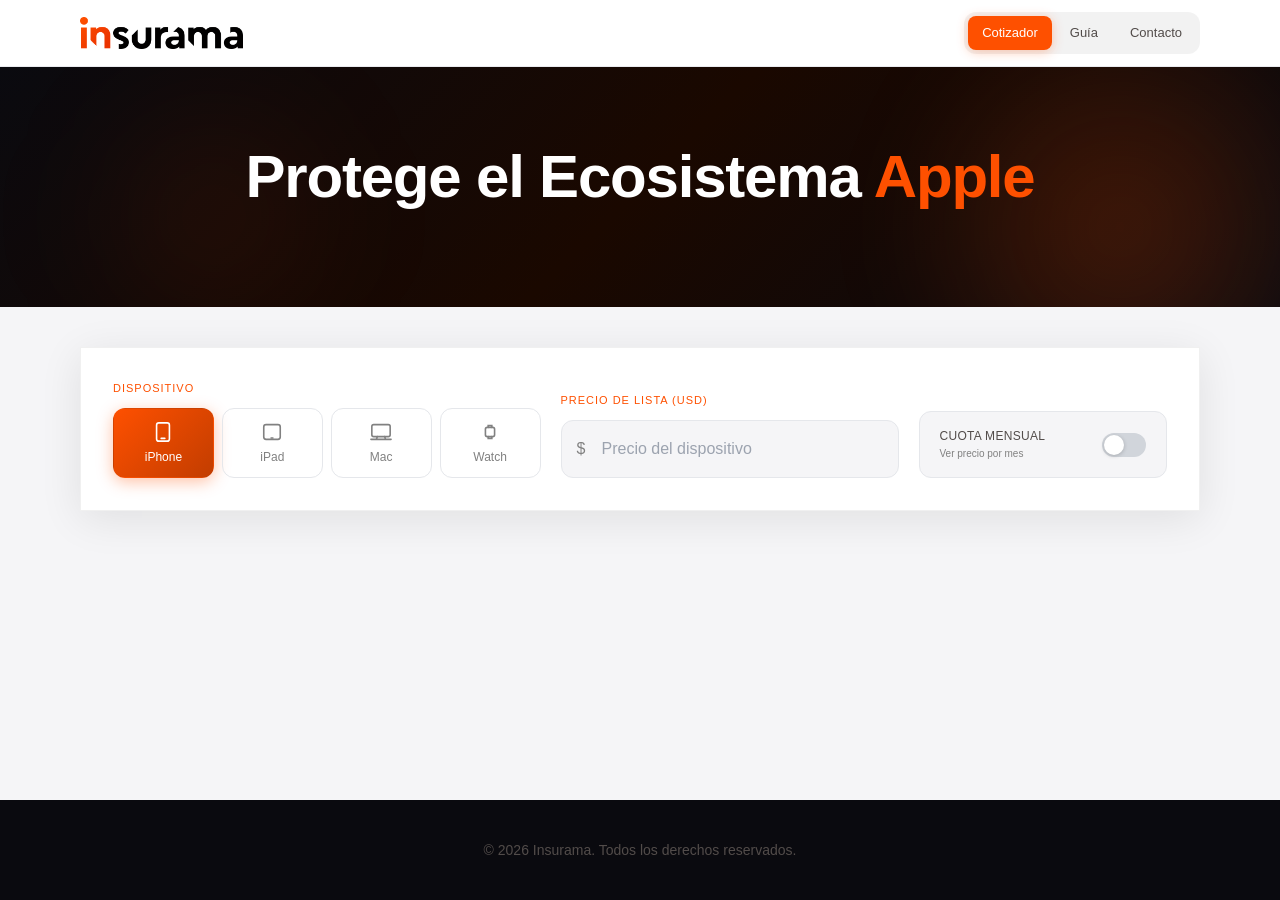
==== commit 0bdf2405: "Fix Guia tab layout and remove duplicate App Store block from Tiendas - Restructured Guia into 2 lig" ====
--- a/index.html
+++ b/index.html
@@ -1,4 +1,4 @@
-﻿<!DOCTYPE html>
+<!DOCTYPE html>
 <html lang="es">
 
 <head>
@@ -1271,7 +1271,7 @@
         <h2 class="text-3xl md:text-4xl font-semibold text-white leading-tight">Tus dispositivos Apple protegidos <span
             style="color:#FE5000">contra todo riesgo.</span> </h2>
       </div>
-    </section>
+    </section> <!-- ¿Qu&copy; cubre tu seguro? — fondo blanco -->
     <section class="reveal py-10 px-4" style="background:#fff">
       <div class="max-w-6xl mx-auto">
         <p class="section-label mb-6">¿Qu&copy; cubre tu seguro?</p>
@@ -1330,7 +1330,7 @@
           </div>
         </div>
       </div>
-    </section>
+    </section> <!-- ¿Cómo funcionan los Seguros? — fondo oscuro bento grid -->
     <section class="reveal py-10 px-4" style="background:#070200">
       <div class="max-w-6xl mx-auto">
         <p class="section-label mb-6" style="color:rgba(255,255,255,0.45)">¿Cómo funcionan los Seguros?</p>
@@ -1396,12 +1396,12 @@
           </div>
         </div>
       </div>
-    </section>
+    </section> <!-- Siniestro — fondo gris cálido -->
     <section class="reveal py-10 px-4" style="background:#f5f5f7">
       <div class="max-w-6xl mx-auto">
         <p class="section-label mb-6">¿Qu&copy; sucede en caso de siniestro?</p>
         <div class="grid grid-cols-1 md:grid-cols-2 gap-4 mb-5">
-          <div class="flex gap-4 items-start p-5 rounded-[16px]" style="background:#fff;border:1px solid #e5e7eb">
+          <div class="flex gap-4 items-start p-5 rounded-[16px]" style="background:#120806;border:1px solid rgba(255,255,255,0.08)">
             <div
               class="w-9 h-9 rounded-full flex items-center justify-center flex-shrink-0 text-sm font-semibold text-white"
               style="background:linear-gradient(135deg,#FE5000,#c23d00)">01</div>
@@ -1411,7 +1411,7 @@
                 web.</p>
             </div>
           </div>
-          <div class="flex gap-4 items-start p-5 rounded-[16px]" style="background:#fff;border:1px solid #e5e7eb">
+          <div class="flex gap-4 items-start p-5 rounded-[16px]" style="background:#120806;border:1px solid rgba(255,255,255,0.08)">
             <div
               class="w-9 h-9 rounded-full flex items-center justify-center flex-shrink-0 text-sm font-semibold text-white"
               style="background:linear-gradient(135deg,#FE5000,#c23d00)">02</div>
@@ -1455,97 +1455,75 @@
               style="color:#070200">geolocalización de la app INSURAMA</strong>.</p>
         </div>
       </div>
-            <div style="margin-top:32px;padding-top:28px;border-top:1px solid #e5e7eb">
-          <p class="section-label mb-2">Proceso de facturación</p>
-        <p class="text-xs mb-6" style="color:#818181">Aplica para Seguros y Extensión de Garantía</p>
-        <div class="grid grid-cols-1 md:grid-cols-3 gap-4 mb-5">
-          <div class="p-6 rounded-[20px]" style="background:#fff;border:1.5px solid rgba(254,80,0,0.15)">
-            <p class="text-xs font-medium uppercase tracking-widest mb-3" style="color:#818181">Paso 01</p>
-            <p class="font-semibold text-sm mb-1" style="color:#070200">Precio de lista</p>
-            <p class="text-xs leading-relaxed" style="color:#524C4A">Usa el precio oficial del fabricante, sin
-              descuentos ocasionales.</p>
-          </div>
-          <div class="p-6 rounded-[20px]" style="background:#fff;border:1.5px solid rgba(254,80,0,0.15)">
-            <p class="text-xs font-medium uppercase tracking-widest mb-3" style="color:#818181">Paso 02</p>
-            <p class="font-semibold text-sm mb-1" style="color:#070200">Valor en portal</p>
-            <p class="text-xs leading-relaxed" style="color:#524C4A">El valor de la póliza en el portal distribuidor
-              debe coincidir con el cobrado en factura.</p>
-          </div>
-          <div class="p-6 rounded-[20px]" style="background:#fff;border:1.5px solid rgba(254,80,0,0.15)">
-            <p class="text-xs font-medium uppercase tracking-widest mb-3" style="color:#818181">Paso 03</p>
-            <p class="font-semibold text-sm mb-1" style="color:#070200">Plan correcto</p>
-            <p class="text-xs leading-relaxed" style="color:#524C4A">El plan seleccionado en el portal debe ser el
-              contratado por el cliente.</p>
-          </div>
-        </div>
-        <div class="flex items-center gap-3 p-4 rounded-[16px]"
-          style="background:#fff;border:1px solid rgba(254,80,0,0.2)"> <svg viewBox="0 0 24 24" fill="currentColor"
-            width="18" height="18" style="color:#FE5000;flex-shrink:0">
-            <path
-              d="M12 2C6.48 2 2 6.48 2 12s4.48 10 10 10 10-4.48 10-10S17.52 2 12 2zm1 15h-2v-6h2v6zm0-8h-2V7h2v2z" />
-          </svg>
-          <p class="text-xs" style="color:#524C4A">La verificación correcta garantiza la validez inmediata de la
-            cobertura en caso de siniestro.</p>
-        </div>
-        </div>
-      </div>
-    </section>
+    </section> <!-- Extensión de Garantía — fondo ámbar suave -->
     <section class="reveal py-10 px-4" style="background:#070200">
       <div class="max-w-6xl mx-auto">
         <p class="section-label mb-6" style="color:rgba(255,255,255,0.45)">¿Cómo funciona la Extensión de Garantía?</p>
         <div class="grid grid-cols-1 md:grid-cols-3 gap-4">
+          <!-- Grande: Misma cobertura -->
           <div class="md:col-span-2 rounded-[20px] p-7 flex flex-col gap-3" style="background:#1a0c04;border:1px solid rgba(254,80,0,0.15)">
             <div class="w-10 h-10 rounded-xl flex items-center justify-center" style="background:rgba(254,80,0,0.12)">
-              <svg viewBox="0 0 24 24" fill="currentColor" width="20" height="20" style="color:#FE5000"><path d="M12 2L4 5.5V12c0 5 3.5 9.7 8 11 4.5-1.3 8-6 8-11V5.5L12 2z"/></svg>
+              <svg viewBox="0 0 24 24" fill="currentColor" width="20" height="20" style="color:#FE5000">
+                <path d="M12 2L4 5.5V12c0 5 3.5 9.7 8 11 4.5-1.3 8-6 8-11V5.5L12 2z"/>
+              </svg>
             </div>
             <p class="font-semibold text-white">Misma cobertura del fabricante</p>
             <p class="text-sm" style="color:rgba(255,255,255,0.5)">Cubre averías y defectos cubiertos en la garantía oficial.</p>
           </div>
+          <!-- Naranja: Sustitución -->
           <div class="rounded-[20px] p-7 flex flex-col gap-3" style="background:#FE5000">
             <div class="w-10 h-10 rounded-xl flex items-center justify-center" style="background:rgba(255,255,255,0.2)">
-              <svg viewBox="0 0 24 24" fill="white" width="20" height="20"><path d="M21 10.12h-6.78l2.74-2.82c-2.73-2.7-7.15-2.8-9.88-.1-2.73 2.71-2.73 7.08 0 9.79 2.73 2.71 7.15 2.71 9.88 0C18.32 15.65 19 14.08 19 12.1h2c0 1.98-.88 4.55-2.64 6.29-3.51 3.48-9.21 3.48-12.72 0-3.5-3.47-3.53-9.11-.02-12.58 3.51-3.47 9.14-3.47 12.65 0L21 3v7.12z"/></svg>
+              <svg viewBox="0 0 24 24" fill="white" width="20" height="20">
+                <path d="M21 10.12h-6.78l2.74-2.82c-2.73-2.7-7.15-2.8-9.88-.1-2.73 2.71-2.73 7.08 0 9.79 2.73 2.71 7.15 2.71 9.88 0C18.32 15.65 19 14.08 19 12.1h2c0 1.98-.88 4.55-2.64 6.29-3.51 3.48-9.21 3.48-12.72 0-3.5-3.47-3.53-9.11-.02-12.58 3.51-3.47 9.14-3.47 12.65 0L21 3v7.12z"/>
+              </svg>
             </div>
             <p class="font-semibold text-white">Sustitución si no hay reparación</p>
             <p class="text-sm" style="color:rgba(255,255,255,0.8)">Se reemplaza por un equipo de igual o similares características.</p>
           </div>
+          <!-- Se activa — full width -->
           <div class="md:col-span-3 rounded-[20px] p-7 flex flex-col gap-3" style="background:#120806;border:1px solid rgba(255,255,255,0.07)">
             <div class="w-10 h-10 rounded-xl flex items-center justify-center" style="background:rgba(254,80,0,0.12)">
-              <svg viewBox="0 0 24 24" fill="currentColor" width="20" height="20" style="color:#FE5000"><path d="M11.99 2C6.47 2 2 6.48 2 12s4.47 10 9.99 10C17.52 22 22 17.52 22 12S17.52 2 11.99 2zM12 20c-4.42 0-8-3.58-8-8s3.58-8 8-8 8 3.58 8 8-3.58 8-8 8zm.5-13H11v6l5.25 3.15.75-1.23-4.5-2.67V7z"/></svg>
+              <svg viewBox="0 0 24 24" fill="currentColor" width="20" height="20" style="color:#FE5000">
+                <path d="M11.99 2C6.47 2 2 6.48 2 12s4.47 10 9.99 10C17.52 22 22 17.52 22 12S17.52 2 11.99 2zM12 20c-4.42 0-8-3.58-8-8s3.58-8 8-8 8 3.58 8 8-3.58 8-8 8zm.5-13H11v6l5.25 3.15.75-1.23-4.5-2.67V7z"/>
+              </svg>
             </div>
             <p class="font-semibold text-white">Se activa al vencer la garantía oficial</p>
             <p class="text-sm" style="color:rgba(255,255,255,0.5)">La cobertura entra en vigor al finalizar la garantía del fabricante.</p>
           </div>
         </div>
-        <div style="margin-top:36px;padding-top:32px;border-top:1px solid rgba(255,255,255,0.08)">
-          <p class="section-label mb-6" style="color:rgba(255,255,255,0.45)">¿Qué sucede en caso de defecto de fábrica?</p>
-          <div class="grid grid-cols-1 md:grid-cols-3 gap-4">
-            <div class="flex gap-4 items-start p-5 rounded-[16px]" style="background:#120806;border:1px solid rgba(255,255,255,0.08)">
-              <div class="w-9 h-9 rounded-full flex items-center justify-center flex-shrink-0 text-sm font-semibold text-white" style="background:linear-gradient(135deg,#FE5000,#c23d00)">01</div>
-              <div>
-                <p class="font-semibold text-sm mb-0.5" style="color:white">Declarar el defecto</p>
-                <p class="text-xs leading-relaxed" style="color:rgba(255,255,255,0.5)">App INSURAMA o Espacio Cliente web.</p>
-              </div>
-            </div>
-            <div class="flex gap-4 items-start p-5 rounded-[16px]" style="background:#120806;border:1px solid rgba(255,255,255,0.08)">
-              <div class="w-9 h-9 rounded-full flex items-center justify-center flex-shrink-0 text-sm font-semibold text-white" style="background:linear-gradient(135deg,#FE5000,#c23d00)">02</div>
-              <div>
-                <p class="font-semibold text-sm mb-0.5" style="color:white">Adjuntar documentos</p>
-                <p class="text-xs leading-relaxed" style="color:rgba(255,255,255,0.5)">Factura de compra + certificado de garantía original del fabricante.</p>
-              </div>
-            </div>
-            <div class="flex gap-4 items-start p-5 rounded-[16px]" style="background:#120806;border:1px solid rgba(255,255,255,0.08)">
-              <div class="w-9 h-9 rounded-full flex items-center justify-center flex-shrink-0 text-sm font-semibold text-white" style="background:linear-gradient(135deg,#FE5000,#c23d00)">03</div>
-              <div>
-                <p class="font-semibold text-sm mb-0.5" style="color:white">Resolución</p>
-                <p class="text-xs leading-relaxed" style="color:rgba(255,255,255,0.5)">Reparación o sustitución del equipo si no hay reparación posible.</p>
-              </div>
+      </div>
+    </section>
+    <!-- ¿Qué sucede en caso de defecto de fábrica? — fondo gris -->
+    <section class="reveal py-10 px-4" style="background:#070200">
+      <div class="max-w-6xl mx-auto">
+        <p class="section-label mb-6" style="color:rgba(255,255,255,0.45)">¿Qué sucede en caso de defecto de fábrica?</p>
+        <div class="grid grid-cols-1 md:grid-cols-3 gap-4">
+          <div class="flex gap-4 items-start p-5 rounded-[16px]" style="background:#fff;border:1px solid #e5e7eb">
+            <div class="w-9 h-9 rounded-full flex items-center justify-center flex-shrink-0 text-sm font-semibold text-white" style="background:linear-gradient(135deg,#FE5000,#c23d00)">01</div>
+            <div>
+              <p class="font-semibold text-sm mb-0.5" style="color:white">Declarar el defecto</p>
+              <p class="text-xs leading-relaxed" style="color:rgba(255,255,255,0.55)">App INSURAMA o Espacio Cliente web.</p>
+            </div>
+          </div>
+          <div class="flex gap-4 items-start p-5 rounded-[16px]" style="background:#fff;border:1px solid #e5e7eb">
+            <div class="w-9 h-9 rounded-full flex items-center justify-center flex-shrink-0 text-sm font-semibold text-white" style="background:linear-gradient(135deg,#FE5000,#c23d00)">02</div>
+            <div>
+              <p class="font-semibold text-sm mb-0.5" style="color:white">Adjuntar documentos</p>
+              <p class="text-xs leading-relaxed" style="color:rgba(255,255,255,0.55)">Factura de compra + certificado de garantía original del fabricante.</p>
+            </div>
+          </div>
+          <div class="flex gap-4 items-start p-5 rounded-[16px]" style="background:#fff;border:1px solid #e5e7eb">
+            <div class="w-9 h-9 rounded-full flex items-center justify-center flex-shrink-0 text-sm font-semibold text-white" style="background:linear-gradient(135deg,#FE5000,#c23d00)">03</div>
+            <div>
+              <p class="font-semibold text-sm mb-0.5" style="color:white">Resolución</p>
+              <p class="text-xs leading-relaxed" style="color:rgba(255,255,255,0.55)">Reparación o sustitución del equipo si no hay reparación posible.</p>
             </div>
           </div>
         </div>
       </div>
     </section>
-  </div>
-  id="tab-contacto" class="tab-content">
+  </div> <!-- TAB: CONTACTO -->
+  <div id="tab-contacto" class="tab-content">
     <section class="max-w-6xl mx-auto px-4 py-10">
       <div class="grid grid-cols-1 md:grid-cols-2 gap-6"> <!-- Clientes -->
         <div class="reveal card-hover rounded-[24px] overflow-hidden"
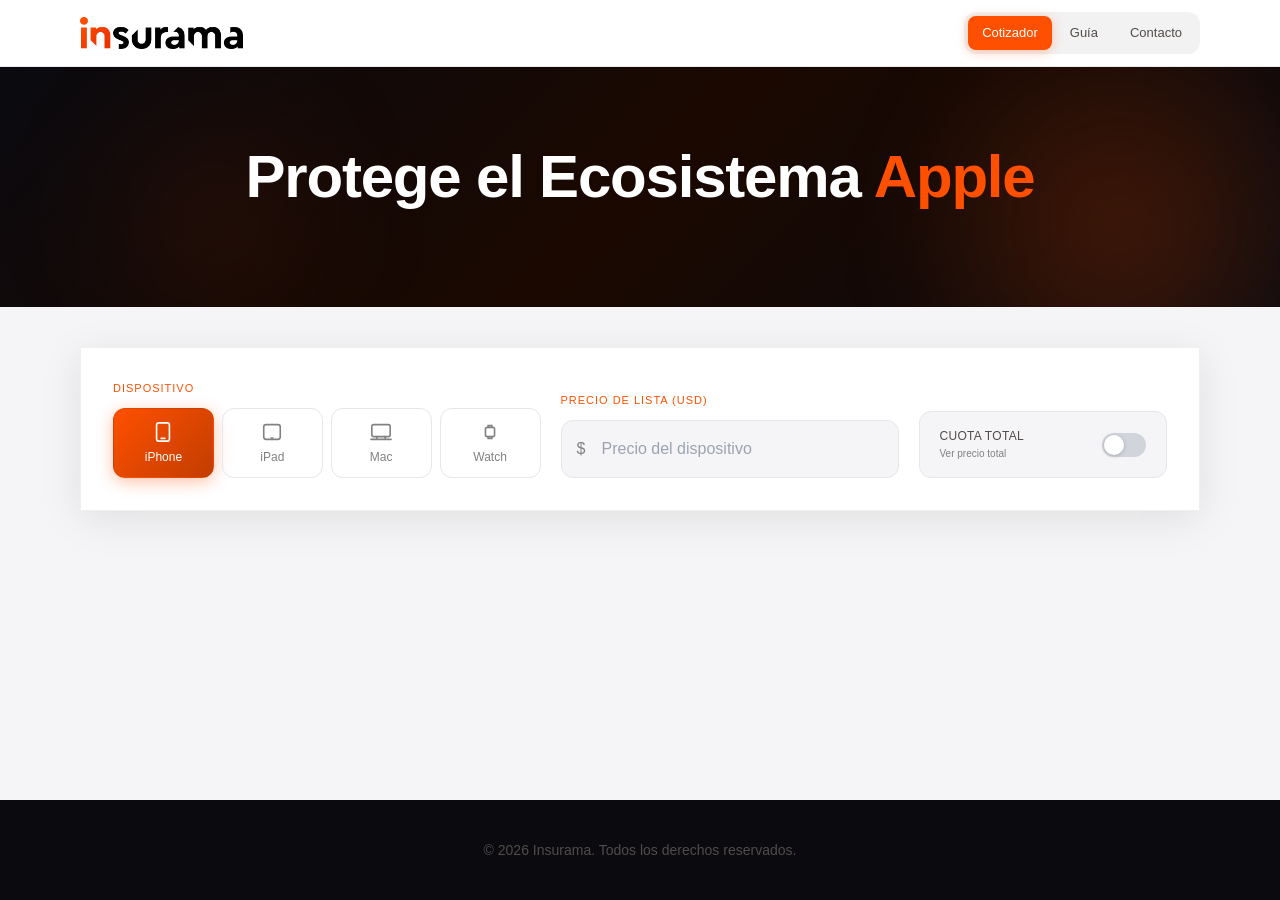
==== commit 063d5738: "Reestructurar Guía, cotizador y sección Contacto - Guía: aviso compartido en melocotón claro; Todo R" ====
--- a/index.html
+++ b/index.html
@@ -1,4 +1,4 @@
-<!DOCTYPE html>
+﻿<!DOCTYPE html>
 <html lang="es">
 
 <head>
@@ -1244,8 +1244,8 @@
             <div class="flex items-center justify-between py-4 px-5 rounded-xl"
               style="background:#f5f5f7;border:1.5px solid #e5e7eb">
               <div>
-                <p class="text-xs font-medium uppercase tracking-wide mb-0.5" style="color:#524C4A">Cuota Mensual</p>
-                <p class="text-[10px]" style="color:#818181">Ver precio por mes</p>
+                <p class="text-xs font-medium uppercase tracking-wide mb-0.5" style="color:#524C4A">Cuota Total</p>
+                <p class="text-[10px]" style="color:#818181">Ver precio total</p>
               </div>
               <div id="monthlyToggle" class="toggle-switch" onclick="toggleMonthly()"></div>
             </div>
@@ -1262,266 +1262,185 @@
       <div id="cardsContainer" class="grid grid-cols-1 md:grid-cols-2 lg:grid-cols-3 gap-6 mb-10"></div>
     </section>
   </div> <!-- TAB: GUIA -->
-  <div id="tab-guia" class="tab-content"> <!-- Hero -->
-    <section class="reveal relative overflow-hidden flex items-center px-6 md:px-12 py-14"
-      style="background:linear-gradient(135deg,#0a0a0f 0%,#1a0800 55%,#0a0a0f 100%)">
-      <div class="absolute inset-0 pointer-events-none"
-        style="background:radial-gradient(circle at 72% 50%, rgba(254,80,0,0.18) 0%, transparent 60%)"></div>
-      <div class="relative z-10 max-w-6xl mx-auto w-full">
-        <h2 class="text-3xl md:text-4xl font-semibold text-white leading-tight">Tus dispositivos Apple protegidos <span
-            style="color:#FE5000">contra todo riesgo.</span> </h2>
-      </div>
-    </section> <!-- ¿Qu&copy; cubre tu seguro? — fondo blanco -->
-    <section class="reveal py-10 px-4" style="background:#fff">
-      <div class="max-w-6xl mx-auto">
-        <p class="section-label mb-6">¿Qu&copy; cubre tu seguro?</p>
-        <div class="grid grid-cols-1 md:grid-cols-2 gap-5">
-          <div class="coverage-card card-hover glow-brand">
-            <div class="p-5" style="background:linear-gradient(135deg,#FE5000 0%,#c23d00 100%)">
-              <div class="flex items-center gap-3">
-                <div class="rounded-full p-2.5" style="background:rgba(255,255,255,0.2)"> <svg viewBox="0 0 24 24"
-                    fill="white" width="22" height="22">
-                    <path d="M12 2L4 5.5V12c0 5 3.5 9.7 8 11 4.5-1.3 8-6 8-11V5.5L12 2z" />
-                  </svg> </div>
-                <div>
-                  <p class="font-semibold text-white text-base">Todo Riesgo</p>
-                  <p class="text-xs uppercase tracking-widest" style="color:rgba(255,255,255,0.7)">Cobertura completa
-                  </p>
-                </div>
-              </div>
+  <div id="tab-guia" class="tab-content">
+
+    <!-- ===== AVISO COMPARTIDO ===== -->
+    <section class="reveal py-10 px-4" style="background:#fff8f5">
+      <div class="max-w-5xl mx-auto">
+        <div class="rounded-[20px] p-7 md:p-9" style="background:#ffdbcc;border:1.5px solid #e2bfb0">
+          <div class="flex flex-col items-center text-center gap-3 mb-7">
+            <svg viewBox="0 0 24 24" fill="currentColor" width="32" height="32" style="color:#a04100"><path d="M1 21h22L12 2 1 21zm12-3h-2v-2h2v2zm0-4h-2v-4h2v4z"/></svg>
+            <p class="text-xs font-semibold uppercase tracking-widest" style="color:#7a3000">Aplica para ambas coberturas</p>
+            <h3 class="text-xl font-bold leading-tight" style="color:#351000">Durante el proceso de facturación y activación,<br>es obligatorio verificar que:</h3>
+          </div>
+          <div class="grid grid-cols-1 md:grid-cols-3 gap-4">
+            <div class="flex items-center gap-3 p-4 rounded-[12px] bg-white" style="border:1px solid rgba(226,191,176,0.6)">
+              <svg viewBox="0 0 24 24" fill="currentColor" width="22" height="22" style="color:#FE5000;flex-shrink:0"><path d="M12 2C6.48 2 2 6.48 2 12s4.48 10 10 10 10-4.48 10-10S17.52 2 12 2zm-2 15l-5-5 1.41-1.41L10 14.17l7.59-7.59L19 8l-9 9z"/></svg>
+              <p class="text-sm" style="color:#191c1e">Precio de lista del dispositivo, sin descuentos ocasionales.</p>
             </div>
-            <div class="p-6">
-              <ul class="space-y-3">
-                <li class="flex items-center gap-3 text-sm" style="color:#070200"><span
-                    class="w-2 h-2 rounded-full flex-shrink-0" style="background:#FE5000"></span>Daño Accidental (caídas
-                  y mojaduras)</li>
-                <li class="flex items-center gap-3 text-sm" style="color:#070200"><span
-                    class="w-2 h-2 rounded-full flex-shrink-0" style="background:#FE5000"></span>Robo y Hurto</li>
-                <li class="flex items-center gap-3 text-sm" style="color:#070200"><span
-                    class="w-2 h-2 rounded-full flex-shrink-0" style="background:#FE5000"></span>Sin Deducible</li>
-              </ul>
+            <div class="flex items-center gap-3 p-4 rounded-[12px] bg-white" style="border:1px solid rgba(226,191,176,0.6)">
+              <svg viewBox="0 0 24 24" fill="currentColor" width="22" height="22" style="color:#FE5000;flex-shrink:0"><path d="M12 2C6.48 2 2 6.48 2 12s4.48 10 10 10 10-4.48 10-10S17.52 2 12 2zm-2 15l-5-5 1.41-1.41L10 14.17l7.59-7.59L19 8l-9 9z"/></svg>
+              <p class="text-sm" style="color:#191c1e">El valor de la póliza coincida con el cobrado en factura.</p>
             </div>
-          </div>
-          <div class="coverage-card card-hover" style="box-shadow:0 4px 24px rgba(7,2,0,0.1)">
-            <div class="p-5" style="background:linear-gradient(135deg,#524C4A 0%,#070200 100%)">
-              <div class="flex items-center gap-3">
-                <div class="rounded-full p-2.5" style="background:rgba(255,255,255,0.2)"> <svg viewBox="0 0 24 24"
-                    fill="white" width="22" height="22">
-                    <path
-                      d="M18 8h-1V6c0-2.76-2.24-5-5-5S7 3.24 7 6v2H6c-1.1 0-2 .9-2 2v10c0 1.1.9 2 2 2h12c1.1 0 2-.9 2-2V10c0-1.1-.9-2-2-2zm-6 9c-1.1 0-2-.9-2-2s.9-2 2-2 2 .9 2 2-.9 2-2 2zm3.1-9H8.9V6c0-1.71 1.39-3.1 3.1-3.1 1.71 0 3.1 1.39 3.1 3.1v2z" />
-                  </svg> </div>
-                <div>
-                  <p class="font-semibold text-white text-base">Robo y Hurto</p>
-                  <p class="text-xs uppercase tracking-widest" style="color:rgba(255,255,255,0.7)">Protección contra
-                    sustracción</p>
-                </div>
-              </div>
-            </div>
-            <div class="p-6">
-              <ul class="space-y-3">
-                <li class="flex items-center gap-3 text-sm" style="color:#070200"><span
-                    class="w-2 h-2 rounded-full flex-shrink-0" style="background:#524C4A"></span>Robo con violencia</li>
-                <li class="flex items-center gap-3 text-sm" style="color:#070200"><span
-                    class="w-2 h-2 rounded-full flex-shrink-0" style="background:#524C4A"></span>Hurto (descuido)</li>
-                <li class="flex items-center gap-3 text-sm" style="color:#070200"><span
-                    class="w-2 h-2 rounded-full flex-shrink-0" style="background:#524C4A"></span>Sin Deducible</li>
-              </ul>
-            </div>
-          </div>
-        </div>
-      </div>
-    </section> <!-- ¿Cómo funcionan los Seguros? — fondo oscuro bento grid -->
-    <section class="reveal py-10 px-4" style="background:#070200">
-      <div class="max-w-6xl mx-auto">
-        <p class="section-label mb-6" style="color:rgba(255,255,255,0.45)">¿Cómo funcionan los Seguros?</p>
-        <div class="grid grid-cols-1 md:grid-cols-3 gap-4"> <!-- Grande: Producto nuevo -->
-          <div class="md:col-span-2 rounded-[20px] p-7 flex flex-col gap-3"
-            style="background:#1a0c04;border:1px solid rgba(254,80,0,0.15)">
-            <div class="w-10 h-10 rounded-xl flex items-center justify-center" style="background:rgba(254,80,0,0.12)">
-              <svg viewBox="0 0 24 24" fill="currentColor" width="20" height="20" style="color:#FE5000">
-                <path
-                  d="M20 6h-2.18c.07-.44.18-.86.18-1a3 3 0 00-6 0c0 .14.11.56.18 1H10c-.55 0-1 .45-1 1v2c0 .55.45 1 1 1h10c.55 0 1-.45 1-1V7c0-.55-.45-1-1-1zm-5 0a1 1 0 11-2 0 1 1 0 012 0zM4 17h16v2H4zm0-4h16v2H4z" />
-              </svg>
-            </div>
-            <p class="font-semibold text-white">Producto nuevo</p>
-            <p class="text-sm" style="color:rgba(255,255,255,0.5)">Seguro exclusivo para dispositivos reci&copy;n
-              adquiridos. Cobertura desde el primer día de compra.</p>
-          </div> <!-- Naranja: Sin deducible -->
-          <div class="rounded-[20px] p-7 flex flex-col gap-3" style="background:#FE5000">
-            <div class="w-10 h-10 rounded-xl flex items-center justify-center" style="background:rgba(255,255,255,0.2)">
-              <svg viewBox="0 0 24 24" fill="white" width="20" height="20">
-                <path
-                  d="M12 2L4 5.5V12c0 5 3.5 9.7 8 11 4.5-1.3 8-6 8-11V5.5L12 2zm-2 16l-4-4 1.41-1.41L10 15.17l6.59-6.59L18 10l-8 8z" />
-              </svg>
-            </div>
-            <p class="font-semibold text-white">Sin deducible</p>
-            <p class="text-sm" style="color:rgba(255,255,255,0.8)">En caso de siniestro el cliente no paga ningún costo
-              adicional.</p>
-          </div> <!-- Cambio de equipo -->
-          <div class="rounded-[20px] p-7 flex flex-col gap-3"
-            style="background:#120806;border:1px solid rgba(255,255,255,0.07)">
-            <div class="w-10 h-10 rounded-xl flex items-center justify-center" style="background:rgba(254,80,0,0.12)">
-              <svg viewBox="0 0 24 24" fill="currentColor" width="20" height="20" style="color:#FE5000">
-                <path
-                  d="M21 10.12h-6.78l2.74-2.82c-2.73-2.7-7.15-2.8-9.88-.1-2.73 2.71-2.73 7.08 0 9.79 2.73 2.71 7.15 2.71 9.88 0C18.32 15.65 19 14.08 19 12.1h2c0 1.98-.88 4.55-2.64 6.29-3.51 3.48-9.21 3.48-12.72 0-3.5-3.47-3.53-9.11-.02-12.58 3.51-3.47 9.14-3.47 12.65 0L21 3v7.12z" />
-              </svg>
-            </div>
-            <p class="font-semibold text-white">Cambio de equipo</p>
-            <p class="text-sm" style="color:rgba(255,255,255,0.5)">Permite cambiar el equipo asegurado en cualquier
-              momento de la vigencia.</p>
-          </div> <!-- 1-2 siniestros -->
-          <div class="rounded-[20px] p-7 flex flex-col gap-3"
-            style="background:#120806;border:1px solid rgba(255,255,255,0.07)">
-            <div class="w-10 h-10 rounded-xl flex items-center justify-center" style="background:rgba(254,80,0,0.12)">
-              <svg viewBox="0 0 24 24" fill="currentColor" width="20" height="20" style="color:#FE5000">
-                <path
-                  d="M12 2C6.48 2 2 6.48 2 12s4.48 10 10 10 10-4.48 10-10S17.52 2 12 2zm0 18c-4.41 0-8-3.59-8-8s3.59-8 8-8 8 3.59 8 8-3.59 8-8 8zm.5-13H11v6l5.25 3.15.75-1.23-4.5-2.67V7z" />
-              </svg>
-            </div>
-            <p class="font-semibold text-white">1–2 siniestros/año</p>
-            <p class="text-sm" style="color:rgba(255,255,255,0.5)">1 por daño accidental o mojadura + 1 por robo o
-              hurto, según la modalidad.</p>
-          </div> <!-- Precio de lista -->
-          <div class="rounded-[20px] p-7 flex flex-col gap-3"
-            style="background:#120806;border:1px solid rgba(255,255,255,0.07)">
-            <div class="w-10 h-10 rounded-xl flex items-center justify-center" style="background:rgba(254,80,0,0.12)">
-              <svg viewBox="0 0 24 24" fill="currentColor" width="20" height="20" style="color:#FE5000">
-                <path
-                  d="M19.5 3.5L18 2l-1.5 1.5L15 2l-1.5 1.5L12 2l-1.5 1.5L9 2 7.5 3.5 6 2 4.5 3.5 3 2v20l1.5-1.5L6 22l1.5-1.5L9 22l1.5-1.5L12 22l1.5-1.5L15 22l1.5-1.5L18 22l1.5-1.5L21 22V2l-1.5 1.5zM19 19.09H5V4.91h14v14.18z" />
-              </svg>
-            </div>
-            <p class="font-semibold text-white">Precio de lista</p>
-            <p class="text-sm" style="color:rgba(255,255,255,0.5)">Sin descuentos ocasionales. Se usa el precio oficial
-              del fabricante.</p>
-          </div>
-        </div>
-      </div>
-    </section> <!-- Siniestro — fondo gris cálido -->
-    <section class="reveal py-10 px-4" style="background:#f5f5f7">
-      <div class="max-w-6xl mx-auto">
-        <p class="section-label mb-6">¿Qu&copy; sucede en caso de siniestro?</p>
-        <div class="grid grid-cols-1 md:grid-cols-2 gap-4 mb-5">
-          <div class="flex gap-4 items-start p-5 rounded-[16px]" style="background:#120806;border:1px solid rgba(255,255,255,0.08)">
-            <div
-              class="w-9 h-9 rounded-full flex items-center justify-center flex-shrink-0 text-sm font-semibold text-white"
-              style="background:linear-gradient(135deg,#FE5000,#c23d00)">01</div>
-            <div>
-              <p class="font-semibold text-sm mb-0.5" style="color:#070200">Declarar el siniestro</p>
-              <p class="text-xs leading-relaxed" style="color:#524C4A">A través de la app INSURAMA o el Espacio Cliente
-                web.</p>
-            </div>
-          </div>
-          <div class="flex gap-4 items-start p-5 rounded-[16px]" style="background:#120806;border:1px solid rgba(255,255,255,0.08)">
-            <div
-              class="w-9 h-9 rounded-full flex items-center justify-center flex-shrink-0 text-sm font-semibold text-white"
-              style="background:linear-gradient(135deg,#FE5000,#c23d00)">02</div>
-            <div>
-              <p class="font-semibold text-sm mb-0.5" style="color:#070200">Adjuntar factura</p>
-              <p class="text-xs leading-relaxed" style="color:#524C4A">Factura o boleta de compra del equipo.</p>
-            </div>
-          </div>
-        </div>
-        <p class="text-xs font-medium uppercase tracking-wide mb-3" style="color:#818181">Documentación según el tipo de
-          siniestro</p>
-        <div class="grid grid-cols-1 md:grid-cols-2 gap-4 mb-5">
-          <div class="p-5 rounded-[16px]" style="background:#fff;border:1.5px solid rgba(254,80,0,0.25)">
-            <p class="font-semibold text-sm mb-3" style="color:#FE5000">Daño accidental o mojadura</p>
-            <ul class="space-y-2">
-              <li class="flex items-start gap-2 text-xs" style="color:#524C4A"><span style="color:#FE5000">›</span>
-                Fotografías del equipo dañado</li>
-              <li class="flex items-start gap-2 text-xs" style="color:#524C4A"><span style="color:#FE5000">›</span>
-                Factura del equipo</li>
-            </ul>
-          </div>
-          <div class="p-5 rounded-[16px]" style="background:#fff;border:1.5px solid rgba(7,2,0,0.15)">
-            <p class="font-semibold text-sm mb-3" style="color:#070200">Robo o hurto</p>
-            <ul class="space-y-2">
-              <li class="flex items-start gap-2 text-xs" style="color:#524C4A"><span style="color:#524C4A">›</span>
-                Factura del equipo</li>
-              <li class="flex items-start gap-2 text-xs" style="color:#524C4A"><span style="color:#524C4A">›</span>
-                Denuncia policial</li>
-              <li class="flex items-start gap-2 text-xs" style="color:#524C4A"><span style="color:#524C4A">›</span>
-                Bloqueo de IMEI</li>
-            </ul>
-          </div>
-        </div>
-        <div class="flex items-center gap-3 p-4 rounded-[16px]"
-          style="background:#fff;border:1px solid rgba(254,80,0,0.2)"> <svg viewBox="0 0 24 24" fill="currentColor"
-            width="18" height="18" style="color:#FE5000;flex-shrink:0">
-            <path
-              d="M12 2C8.13 2 5 5.13 5 9c0 5.25 7 13 7 13s7-7.75 7-13c0-3.87-3.13-7-7-7zm0 9.5c-1.38 0-2.5-1.12-2.5-2.5s1.12-2.5 2.5-2.5 2.5 1.12 2.5 2.5-1.12 2.5-2.5 2.5z" />
-          </svg>
-          <p class="text-xs" style="color:#524C4A">Es imprescindible tener activa la <strong
-              style="color:#070200">geolocalización de la app INSURAMA</strong>.</p>
-        </div>
-      </div>
-    </section> <!-- Extensión de Garantía — fondo ámbar suave -->
-    <section class="reveal py-10 px-4" style="background:#070200">
-      <div class="max-w-6xl mx-auto">
-        <p class="section-label mb-6" style="color:rgba(255,255,255,0.45)">¿Cómo funciona la Extensión de Garantía?</p>
-        <div class="grid grid-cols-1 md:grid-cols-3 gap-4">
-          <!-- Grande: Misma cobertura -->
-          <div class="md:col-span-2 rounded-[20px] p-7 flex flex-col gap-3" style="background:#1a0c04;border:1px solid rgba(254,80,0,0.15)">
-            <div class="w-10 h-10 rounded-xl flex items-center justify-center" style="background:rgba(254,80,0,0.12)">
-              <svg viewBox="0 0 24 24" fill="currentColor" width="20" height="20" style="color:#FE5000">
-                <path d="M12 2L4 5.5V12c0 5 3.5 9.7 8 11 4.5-1.3 8-6 8-11V5.5L12 2z"/>
-              </svg>
-            </div>
-            <p class="font-semibold text-white">Misma cobertura del fabricante</p>
-            <p class="text-sm" style="color:rgba(255,255,255,0.5)">Cubre averías y defectos cubiertos en la garantía oficial.</p>
-          </div>
-          <!-- Naranja: Sustitución -->
-          <div class="rounded-[20px] p-7 flex flex-col gap-3" style="background:#FE5000">
-            <div class="w-10 h-10 rounded-xl flex items-center justify-center" style="background:rgba(255,255,255,0.2)">
-              <svg viewBox="0 0 24 24" fill="white" width="20" height="20">
-                <path d="M21 10.12h-6.78l2.74-2.82c-2.73-2.7-7.15-2.8-9.88-.1-2.73 2.71-2.73 7.08 0 9.79 2.73 2.71 7.15 2.71 9.88 0C18.32 15.65 19 14.08 19 12.1h2c0 1.98-.88 4.55-2.64 6.29-3.51 3.48-9.21 3.48-12.72 0-3.5-3.47-3.53-9.11-.02-12.58 3.51-3.47 9.14-3.47 12.65 0L21 3v7.12z"/>
-              </svg>
-            </div>
-            <p class="font-semibold text-white">Sustitución si no hay reparación</p>
-            <p class="text-sm" style="color:rgba(255,255,255,0.8)">Se reemplaza por un equipo de igual o similares características.</p>
-          </div>
-          <!-- Se activa — full width -->
-          <div class="md:col-span-3 rounded-[20px] p-7 flex flex-col gap-3" style="background:#120806;border:1px solid rgba(255,255,255,0.07)">
-            <div class="w-10 h-10 rounded-xl flex items-center justify-center" style="background:rgba(254,80,0,0.12)">
-              <svg viewBox="0 0 24 24" fill="currentColor" width="20" height="20" style="color:#FE5000">
-                <path d="M11.99 2C6.47 2 2 6.48 2 12s4.47 10 9.99 10C17.52 22 22 17.52 22 12S17.52 2 11.99 2zM12 20c-4.42 0-8-3.58-8-8s3.58-8 8-8 8 3.58 8 8-3.58 8-8 8zm.5-13H11v6l5.25 3.15.75-1.23-4.5-2.67V7z"/>
-              </svg>
-            </div>
-            <p class="font-semibold text-white">Se activa al vencer la garantía oficial</p>
-            <p class="text-sm" style="color:rgba(255,255,255,0.5)">La cobertura entra en vigor al finalizar la garantía del fabricante.</p>
-          </div>
-        </div>
-      </div>
-    </section>
-    <!-- ¿Qué sucede en caso de defecto de fábrica? — fondo gris -->
-    <section class="reveal py-10 px-4" style="background:#070200">
-      <div class="max-w-6xl mx-auto">
-        <p class="section-label mb-6" style="color:rgba(255,255,255,0.45)">¿Qué sucede en caso de defecto de fábrica?</p>
-        <div class="grid grid-cols-1 md:grid-cols-3 gap-4">
-          <div class="flex gap-4 items-start p-5 rounded-[16px]" style="background:#fff;border:1px solid #e5e7eb">
-            <div class="w-9 h-9 rounded-full flex items-center justify-center flex-shrink-0 text-sm font-semibold text-white" style="background:linear-gradient(135deg,#FE5000,#c23d00)">01</div>
-            <div>
-              <p class="font-semibold text-sm mb-0.5" style="color:white">Declarar el defecto</p>
-              <p class="text-xs leading-relaxed" style="color:rgba(255,255,255,0.55)">App INSURAMA o Espacio Cliente web.</p>
-            </div>
-          </div>
-          <div class="flex gap-4 items-start p-5 rounded-[16px]" style="background:#fff;border:1px solid #e5e7eb">
-            <div class="w-9 h-9 rounded-full flex items-center justify-center flex-shrink-0 text-sm font-semibold text-white" style="background:linear-gradient(135deg,#FE5000,#c23d00)">02</div>
-            <div>
-              <p class="font-semibold text-sm mb-0.5" style="color:white">Adjuntar documentos</p>
-              <p class="text-xs leading-relaxed" style="color:rgba(255,255,255,0.55)">Factura de compra + certificado de garantía original del fabricante.</p>
-            </div>
-          </div>
-          <div class="flex gap-4 items-start p-5 rounded-[16px]" style="background:#fff;border:1px solid #e5e7eb">
-            <div class="w-9 h-9 rounded-full flex items-center justify-center flex-shrink-0 text-sm font-semibold text-white" style="background:linear-gradient(135deg,#FE5000,#c23d00)">03</div>
-            <div>
-              <p class="font-semibold text-sm mb-0.5" style="color:white">Resolución</p>
-              <p class="text-xs leading-relaxed" style="color:rgba(255,255,255,0.55)">Reparación o sustitución del equipo si no hay reparación posible.</p>
+            <div class="flex items-center gap-3 p-4 rounded-[12px] bg-white" style="border:1px solid rgba(226,191,176,0.6)">
+              <svg viewBox="0 0 24 24" fill="currentColor" width="22" height="22" style="color:#FE5000;flex-shrink:0"><path d="M12 2C6.48 2 2 6.48 2 12s4.48 10 10 10 10-4.48 10-10S17.52 2 12 2zm-2 15l-5-5 1.41-1.41L10 14.17l7.59-7.59L19 8l-9 9z"/></svg>
+              <p class="text-sm" style="color:#191c1e">El plan seleccionado sea el contratado por el cliente.</p>
             </div>
           </div>
         </div>
       </div>
     </section>
+
+    <!-- ===== SECCIÓN 1: TODO RIESGO — fondo gris claro ===== -->
+    <section class="reveal py-12 px-4" style="background:#f5f5f7">
+      <div class="max-w-6xl mx-auto">
+        <div class="flex items-center gap-3 mb-8">
+          <svg viewBox="0 0 24 24" fill="currentColor" width="32" height="32" style="color:#FE5000"><path d="M12 2L4 5.5V12c0 5 3.5 9.7 8 11 4.5-1.3 8-6 8-11V5.5L12 2z"/></svg>
+          <div>
+            <p class="text-xs font-semibold uppercase tracking-widest mb-0.5" style="color:#FE5000">Cobertura completa</p>
+            <h2 class="text-2xl font-bold" style="color:#070200">Todo Riesgo</h2>
+          </div>
+        </div>
+        <div class="grid grid-cols-1 md:grid-cols-2 gap-6">
+
+          <!-- Panel: Cómo funciona — claro -->
+          <div class="rounded-[20px] overflow-hidden bg-white" style="border:1.5px solid rgba(254,80,0,0.2);box-shadow:0 2px 16px rgba(254,80,0,0.06)">
+            <div class="px-6 py-4" style="background:linear-gradient(135deg,#FE5000,#c23d00)">
+              <p class="font-semibold text-white text-sm">¿Cómo funcionan los Seguros?</p>
+            </div>
+            <div class="p-6">
+              <ul class="space-y-3">
+                <li class="flex items-start gap-3">
+                  <svg viewBox="0 0 24 24" fill="currentColor" width="18" height="18" style="color:#FE5000;flex-shrink:0;margin-top:2px"><path d="M12 2C6.48 2 2 6.48 2 12s4.48 10 10 10 10-4.48 10-10S17.52 2 12 2zm-2 15l-5-5 1.41-1.41L10 14.17l7.59-7.59L19 8l-9 9z"/></svg>
+                  <p class="text-sm" style="color:#191c1e">Seguro para productos nuevos.</p>
+                </li>
+                <li class="flex items-start gap-3">
+                  <svg viewBox="0 0 24 24" fill="currentColor" width="18" height="18" style="color:#FE5000;flex-shrink:0;margin-top:2px"><path d="M12 2C6.48 2 2 6.48 2 12s4.48 10 10 10 10-4.48 10-10S17.52 2 12 2zm-2 15l-5-5 1.41-1.41L10 14.17l7.59-7.59L19 8l-9 9z"/></svg>
+                  <p class="text-sm" style="color:#191c1e">Cubre daño accidental (roturas o mojaduras) y robo/hurto, según la modalidad contratada.</p>
+                </li>
+                <li class="flex items-start gap-3">
+                  <svg viewBox="0 0 24 24" fill="currentColor" width="18" height="18" style="color:#FE5000;flex-shrink:0;margin-top:2px"><path d="M12 2C6.48 2 2 6.48 2 12s4.48 10 10 10 10-4.48 10-10S17.52 2 12 2zm-2 15l-5-5 1.41-1.41L10 14.17l7.59-7.59L19 8l-9 9z"/></svg>
+                  <p class="text-sm font-semibold" style="color:#191c1e">En caso de siniestro, NO HAY DEDUCIBLE.</p>
+                </li>
+                <li class="flex items-start gap-3">
+                  <svg viewBox="0 0 24 24" fill="currentColor" width="18" height="18" style="color:#FE5000;flex-shrink:0;margin-top:2px"><path d="M12 2C6.48 2 2 6.48 2 12s4.48 10 10 10 10-4.48 10-10S17.52 2 12 2zm-2 15l-5-5 1.41-1.41L10 14.17l7.59-7.59L19 8l-9 9z"/></svg>
+                  <p class="text-sm" style="color:#191c1e">Permite cambiar el equipo asegurado en cualquier momento de la vigencia.</p>
+                </li>
+                <li class="flex items-start gap-3">
+                  <svg viewBox="0 0 24 24" fill="currentColor" width="18" height="18" style="color:#FE5000;flex-shrink:0;margin-top:2px"><path d="M12 2C6.48 2 2 6.48 2 12s4.48 10 10 10 10-4.48 10-10S17.52 2 12 2zm-2 15l-5-5 1.41-1.41L10 14.17l7.59-7.59L19 8l-9 9z"/></svg>
+                  <p class="text-sm" style="color:#191c1e">Cubre 1 o 2 siniestros: 1 por daño accidental/mojadura + 1 por robo o hurto al año.</p>
+                </li>
+              </ul>
+            </div>
+          </div>
+
+          <!-- Panel: Caso de siniestro — oscuro -->
+          <div class="rounded-[20px] overflow-hidden" style="background:#191c1e">
+            <div class="px-6 py-4" style="background:rgba(0,0,0,0.3)">
+              <p class="font-semibold text-white text-sm">¿Qué sucede en caso de siniestro?</p>
+            </div>
+            <div class="p-6 space-y-3">
+              <div class="flex items-start gap-3 pb-3" style="border-bottom:1px solid rgba(255,255,255,0.08)">
+                <svg viewBox="0 0 24 24" fill="currentColor" width="20" height="20" style="color:#ffb693;flex-shrink:0;margin-top:2px"><path d="M17 1.01L7 1c-1.1 0-2 .9-2 2v18c0 1.1.9 2 2 2h10c1.1 0 2-.9 2-2V3c0-1.1-.9-1.99-2-1.99zM17 19H7V5h10v14z"/></svg>
+                <p class="text-sm text-white">1. Declarar el siniestro a través de la app <strong style="color:#ffb693">INSURAMA</strong> o Espacio Cliente web.</p>
+              </div>
+              <div class="flex items-start gap-3 pb-3" style="border-bottom:1px solid rgba(255,255,255,0.08)">
+                <svg viewBox="0 0 24 24" fill="currentColor" width="20" height="20" style="color:#ffb693;flex-shrink:0;margin-top:2px"><path d="M19.5 3.5L18 2l-1.5 1.5L15 2l-1.5 1.5L12 2l-1.5 1.5L9 2 7.5 3.5 6 2 4.5 3.5 3 2v20l1.5-1.5L6 22l1.5-1.5L9 22l1.5-1.5L12 22l1.5-1.5L15 22l1.5-1.5L18 22l1.5-1.5L21 22V2l-1.5 1.5z"/></svg>
+                <p class="text-sm text-white">2. Adjuntar factura/boleta de compra del equipo.</p>
+              </div>
+              <div class="flex items-start gap-3 pb-3" style="border-bottom:1px solid rgba(255,255,255,0.08)">
+                <svg viewBox="0 0 24 24" fill="currentColor" width="20" height="20" style="color:#ffb693;flex-shrink:0;margin-top:2px"><path d="M12 12c2.21 0 4-1.79 4-4s-1.79-4-4-4-4 1.79-4 4 1.79 4 4 4zm0 2c-2.67 0-8 1.34-8 4v2h16v-2c0-2.66-5.33-4-8-4z"/></svg>
+                <p class="text-sm text-white">3. <strong style="color:#ffb693">Daño accidental:</strong> fotografías del equipo dañado + factura.</p>
+              </div>
+              <div class="flex items-start gap-3 pb-3" style="border-bottom:1px solid rgba(255,255,255,0.08)">
+                <svg viewBox="0 0 24 24" fill="currentColor" width="20" height="20" style="color:#ffb693;flex-shrink:0;margin-top:2px"><path d="M12 1L3 5v6c0 5.55 3.84 10.74 9 12 5.16-1.26 9-6.45 9-12V5l-9-4z"/></svg>
+                <p class="text-sm text-white">4. <strong style="color:#ffb693">Robo o hurto:</strong> factura + denuncia policial + bloqueo de IMEI.</p>
+              </div>
+              <div class="flex items-center gap-3 p-3 rounded-[10px]" style="background:rgba(255,182,147,0.1);border:1px solid rgba(255,182,147,0.2)">
+                <svg viewBox="0 0 24 24" fill="currentColor" width="16" height="16" style="color:#ffb693;flex-shrink:0"><path d="M12 2C8.13 2 5 5.13 5 9c0 5.25 7 13 7 13s7-7.75 7-13c0-3.87-3.13-7-7-7zm0 9.5c-1.38 0-2.5-1.12-2.5-2.5s1.12-2.5 2.5-2.5 2.5 1.12 2.5 2.5-1.12 2.5-2.5 2.5z"/></svg>
+                <p class="text-xs" style="color:rgba(255,255,255,0.85)">Es imprescindible tener activa la <strong style="color:#ffb693">geolocalización de la app INSURAMA</strong>.</p>
+              </div>
+            </div>
+          </div>
+
+        </div>
+      </div>
+    </section>
+
+    <!-- ===== SECCIÓN 2: EXTENSIÓN DE GARANTÍA — fondo blanco ===== -->
+    <section class="reveal py-12 px-4" style="background:#fff">
+      <div class="max-w-6xl mx-auto">
+        <div class="flex items-center gap-3 mb-8">
+          <svg viewBox="0 0 24 24" fill="currentColor" width="32" height="32" style="color:#FE5000"><path d="M12 1L3 5v6c0 5.55 3.84 10.74 9 12 5.16-1.26 9-6.45 9-12V5l-9-4zm-2 16l-4-4 1.41-1.41L10 14.17l6.59-6.59L18 9l-8 8z"/></svg>
+          <div>
+            <p class="text-xs font-semibold uppercase tracking-widest mb-0.5" style="color:#FE5000">Garantía extendida</p>
+            <h2 class="text-2xl font-bold" style="color:#070200">Extensión de Garantía</h2>
+          </div>
+        </div>
+        <div class="grid grid-cols-1 md:grid-cols-2 gap-6">
+
+          <!-- Panel: Cómo funciona — claro con header navy -->
+          <div class="rounded-[20px] overflow-hidden bg-white" style="border:1.5px solid #e5e7eb;box-shadow:0 2px 16px rgba(0,0,0,0.05)">
+            <div class="px-6 py-4" style="background:#0b1c30">
+              <p class="font-semibold text-white text-sm">¿Cómo funciona la Extensión de Garantía?</p>
+            </div>
+            <div class="p-6">
+              <ul class="space-y-3">
+                <li class="flex items-start gap-3">
+                  <svg viewBox="0 0 24 24" fill="currentColor" width="18" height="18" style="color:#FE5000;flex-shrink:0;margin-top:2px"><path d="M12 2C6.48 2 2 6.48 2 12s4.48 10 10 10 10-4.48 10-10S17.52 2 12 2zm-2 15l-5-5 1.41-1.41L10 14.17l7.59-7.59L19 8l-9 9z"/></svg>
+                  <p class="text-sm" style="color:#191c1e">Cubre el mismo tipo de averías y defectos cubiertos en la garantía oficial del fabricante.</p>
+                </li>
+                <li class="flex items-start gap-3">
+                  <svg viewBox="0 0 24 24" fill="currentColor" width="18" height="18" style="color:#FE5000;flex-shrink:0;margin-top:2px"><path d="M12 2C6.48 2 2 6.48 2 12s4.48 10 10 10 10-4.48 10-10S17.52 2 12 2zm-2 15l-5-5 1.41-1.41L10 14.17l7.59-7.59L19 8l-9 9z"/></svg>
+                  <p class="text-sm" style="color:#191c1e">Si no es posible la reparación, se sustituye por un equipo de igual o similares características.</p>
+                </li>
+                <li class="flex items-start gap-3">
+                  <svg viewBox="0 0 24 24" fill="currentColor" width="18" height="18" style="color:#FE5000;flex-shrink:0;margin-top:2px"><path d="M12 2C6.48 2 2 6.48 2 12s4.48 10 10 10 10-4.48 10-10S17.52 2 12 2zm-2 15l-5-5 1.41-1.41L10 14.17l7.59-7.59L19 8l-9 9z"/></svg>
+                  <p class="text-sm" style="color:#191c1e">La cobertura se activa al finalizar la garantía oficial del fabricante.</p>
+                </li>
+              </ul>
+            </div>
+          </div>
+
+          <!-- Panel: Defecto de fábrica — naranja oscuro/café -->
+          <div class="rounded-[20px] overflow-hidden" style="background:#a04100">
+            <div class="px-6 py-4" style="background:rgba(0,0,0,0.15)">
+              <p class="font-semibold text-white text-sm">¿Qué sucede en caso de defecto de fábrica?</p>
+            </div>
+            <div class="p-6 space-y-5">
+              <div class="flex items-start gap-4">
+                <span class="text-3xl font-bold leading-none flex-shrink-0" style="color:rgba(255,255,255,0.25)">1</span>
+                <p class="text-sm text-white leading-relaxed pt-1">Declarar el defecto a través de la app <strong style="color:#ffdbcc">INSURAMA</strong> o Espacio Cliente web.</p>
+              </div>
+              <div class="flex items-start gap-4">
+                <span class="text-3xl font-bold leading-none flex-shrink-0" style="color:rgba(255,255,255,0.25)">2</span>
+                <p class="text-sm text-white leading-relaxed pt-1">Adjuntar la factura de compra + copia del certificado de garantía original del fabricante.</p>
+              </div>
+              <div class="flex items-start gap-4">
+                <span class="text-3xl font-bold leading-none flex-shrink-0" style="color:rgba(255,255,255,0.25)">3</span>
+                <p class="text-sm text-white leading-relaxed pt-1">Reparación o sustitución del equipo si no es posible la reparación.</p>
+              </div>
+            </div>
+          </div>
+
+        </div>
+      </div>
+    </section>
+
+    <!-- ===== CTA BANNER ===== -->
+    <section class="reveal py-14 px-4" style="background:#0b1c30">
+      <div class="max-w-5xl mx-auto flex flex-col md:flex-row items-center justify-between gap-8">
+        <div class="text-center md:text-left">
+          <h2 class="text-2xl font-bold text-white mb-2">¿Listo para asegurar tu dispositivo Apple?</h2>
+          <p class="text-sm" style="color:#b7c8e1">Obtén tu cotización personalizada en menos de 2 minutos.</p>
+        </div>
+        <button onclick="showTab('cotizador', document.querySelectorAll('.tab-btn')[0])" class="flex-shrink-0 px-8 py-3 rounded-full font-semibold text-white transition-all active:scale-95" style="background:linear-gradient(135deg,#FE5000,#c23d00);box-shadow:0 4px 20px rgba(254,80,0,0.35)">
+          Cotizar ahora
+        </button>
+      </div>
+    </section>
+
+  </div>
   </div> <!-- TAB: CONTACTO -->
   <div id="tab-contacto" class="tab-content">
     <section class="max-w-6xl mx-auto px-4 py-10">
@@ -1540,6 +1459,28 @@
               <h3 class="font-semibold text-lg" style="color:#070200">Contacto para Clientes</h3>
             </div>
             <ul class="space-y-5">
+              <li class="flex items-center gap-4">
+                <span class="w-9 h-9 rounded-full flex items-center justify-center flex-shrink-0" style="background:rgba(254,80,0,0.08)">
+                  <svg viewBox="0 0 24 24" fill="currentColor" width="17" height="17" style="color:#FE5000">
+                    <path d="M12 2C6.48 2 2 6.48 2 12s4.48 10 10 10 10-4.48 10-10S17.52 2 12 2zm-2 14.5v-9l6 4.5-6 4.5z"/>
+                  </svg>
+                </span>
+                <div>
+                  <p class="text-[10px] font-semibold uppercase tracking-widest mb-0.5" style="color:#818181">Espacio Cliente</p>
+                  <a href="https://cliente.insurama.cr" target="_blank" class="text-sm font-medium" style="color:#070200" onmouseover="this.style.color='#FE5000'" onmouseout="this.style.color='#070200'">cliente.insurama.cr</a>
+                </div>
+              </li>
+              <li class="flex items-center gap-4">
+                <span class="w-9 h-9 rounded-full flex items-center justify-center flex-shrink-0" style="background:rgba(254,80,0,0.08)">
+                  <svg viewBox="0 0 24 24" fill="currentColor" width="17" height="17" style="color:#FE5000">
+                    <path d="M20 4H4c-1.1 0-2 .9-2 2v12c0 1.1.9 2 2 2h16c1.1 0 2-.9 2-2V6c0-1.1-.9-2-2-2zm0 4l-8 5-8-5V6l8 5 8-5v2z"/>
+                  </svg>
+                </span>
+                <div>
+                  <p class="text-[10px] font-semibold uppercase tracking-widest mb-0.5" style="color:#818181">Correo electrónico</p>
+                  <a href="mailto:clientes@insurama.cr" class="text-sm font-medium" style="color:#070200" onmouseover="this.style.color='#FE5000'" onmouseout="this.style.color='#070200'">clientes@insurama.cr</a>
+                </div>
+              </li>
               <li class="flex items-center gap-4">
                 <span class="w-9 h-9 rounded-full flex items-center justify-center flex-shrink-0" style="background:rgba(254,80,0,0.08)">
                   <svg viewBox="0 0 24 24" fill="currentColor" width="17" height="17" style="color:#FE5000">
@@ -1562,51 +1503,6 @@
                 </a>
               </div>
             </div>
-          </div>
-        </div> <!-- Tiendas -->
-        <div class="reveal stagger-1 card-hover rounded-[24px] overflow-hidden"
-          style="background:#fff;box-shadow:0 4px 24px rgba(0,0,0,0.07);border:1px solid #f0f0f0">
-          <div class="h-1" style="background:linear-gradient(90deg,#524C4A,#070200)"></div>
-          <div class="p-6 md:p-8">
-            <div class="flex items-center gap-3 mb-7">
-              <div class="w-10 h-10 rounded-xl flex items-center justify-center" style="background:rgba(7,2,0,0.07)">
-                <svg viewBox="0 0 24 24" fill="currentColor" width="20" height="20" style="color:#524C4A">
-                  <path d="M20 4H4v2h16V4zm1 10v-2l-1-5H4l-1 5v2h1v6h10v-6h4v6h2v-6h1zm-9 4H6v-4h6v4z" />
-                </svg>
-              </div>
-              <h3 class="font-semibold text-lg" style="color:#070200">Contacto para Tiendas</h3>
-            </div>
-            <ul class="space-y-5">
-              <li class="flex items-center gap-4"> <span
-                  class="w-9 h-9 rounded-full flex items-center justify-center flex-shrink-0"
-                  style="background:rgba(7,2,0,0.06)"> <svg viewBox="0 0 24 24" fill="currentColor" width="17"
-                    height="17" style="color:#524C4A">
-                    <path
-                      d="M12 2C6.48 2 2 6.48 2 12s4.48 10 10 10 10-4.48 10-10S17.52 2 12 2zm0 18c-4.41 0-8-3.59-8-8s3.59-8 8-8 8 3.59 8 8-3.59 8-8 8zm-1-6v-2H9l3-4 3 4h-2v2h-2z" />
-                  </svg> </span>
-                <div>
-                  <p class="text-[10px] font-semibold uppercase tracking-widest mb-0.5" style="color:#818181">Portal
-                    Insurama</p> <a href="https://distribuidor.insurama.cr" target="_blank"
-                    class="text-sm font-medium transition-colors" style="color:#070200"
-                    onmouseover="this.style.color='#FE5000'"
-                    onmouseout="this.style.color='#070200'">https://distribuidor.insurama.cr</a>
-                </div>
-              </li>
-              <li class="flex items-center gap-4"> <span
-                  class="w-9 h-9 rounded-full flex items-center justify-center flex-shrink-0"
-                  style="background:rgba(7,2,0,0.06)"> <svg viewBox="0 0 24 24" fill="currentColor" width="17"
-                    height="17" style="color:#524C4A">
-                    <path
-                      d="M6.62 10.79c1.44 2.83 3.76 5.14 6.59 6.59l2.2-2.2c.27-.27.67-.36 1.02-.24 1.12.37 2.33.57 3.57.57.55 0 1 .45 1 1V20c0 .55-.45 1-1 1-9.39 0-17-7.61-17-17 0-.55.45-1 1-1h3.5c.55 0 1 .45 1 1 0 1.25.2 2.45.57 3.57.11.35.03.74-.25 1.02l-2.2 2.2z" />
-                  </svg> </span>
-                <div>
-                  <p class="text-[10px] font-semibold uppercase tracking-widest mb-0.5" style="color:#818181">Atención a
-                    tiendas</p>
-                  <p class="text-sm font-medium" style="color:#070200">(506) 7037 - 4257</p>
-                </div>
-              </li>
-            </ul>
-            
           </div>
         </div>
       </div>
@@ -1692,7 +1588,7 @@
     };
 
     let currentDevice = 'iphone';
-    let showMonthly = false;
+    let showMonthly = true;
 
     function selectDevice(dev) {
       currentDevice = dev;
@@ -1706,7 +1602,7 @@
 
     function toggleMonthly() {
       showMonthly = !showMonthly;
-      document.getElementById('monthlyToggle').classList.toggle('on', showMonthly);
+      document.getElementById('monthlyToggle').classList.toggle('on', !showMonthly);
       calculate();
     }
 
@@ -1744,7 +1640,7 @@
       var plansHtml = plans.map(function (p, i) {
         var total = p.p;
         var monthly = total / p.m;
-        var isHighlight = recommended ? (i === 2) : (title === 'Ext. Garantia' ? (i === plans.length - 1) : (i === 0));
+        var isHighlight = recommended ? (i === 0) : (title === 'Ext. Garantia' ? (i === 0) : (i === plans.length - 1));
         var rowBg = isHighlight ? t.lightBg : '#f8f8f8';
         var rowBorder = isHighlight ? t.highlightBorder : '#e5e7eb';
         var priceColor = isHighlight ? t.iconColor : '#070200';
@@ -1789,33 +1685,33 @@
         rangeInd.classList.remove('hidden');
         document.getElementById('rangeText').textContent = 'Rango detectado: $' + data.ranges[rangeIdx][0] + ' - $' + data.ranges[rangeIdx][1];
 
-        var tr = data.todoRiesgo;
-        cards.push(buildCard('Todo Riesgo', 'Dano Accidental + Robo + Hurto', true,
-          [{ m: 12, p: tr[12][rangeIdx] }, { m: 18, p: tr[18][rangeIdx] }, { m: 24, p: tr[24][rangeIdx] }]));
-
-        if (dev === 'mac') {
-          var da = data.danoAccidental;
-          cards.push(buildCard('Daño Accidental', 'Cobertura por dano accidental', false,
-            [{ m: 12, p: da[12][rangeIdx] }, { m: 18, p: da[18][rangeIdx] }, { m: 24, p: da[24][rangeIdx] }]));
-        } else {
-          var rh = data.roboHurto;
-          cards.push(buildCard('Robo y Hurto', 'Proteccion contra sustraccion del equipo', false,
-            [{ m: 12, p: rh[12][rangeIdx] }, { m: 18, p: rh[18][rangeIdx] }, { m: 24, p: rh[24][rangeIdx] }]));
-        }
-
         var egRangeIdx = findRange(EXT_GARANTIA.ranges, val);
         if (egRangeIdx >= 0) {
           if (dev === 'iphone') {
             var eg12 = EXT_GARANTIA.celulares[12][egRangeIdx];
             var eg24 = EXT_GARANTIA.celulares[24][egRangeIdx];
             var egPlans = [];
+            if (eg24 !== null) egPlans.push({ m: 24, p: eg24 });
             if (eg12 !== null) egPlans.push({ m: 12, p: eg12 });
-            if (eg24 !== null) egPlans.push({ m: 24, p: eg24 });
             if (egPlans.length > 0) cards.push(buildCard('Ext. Garantia', 'Extension de garantia del fabricante', false, egPlans));
           } else {
             var eg36 = EXT_GARANTIA.resto[36][egRangeIdx];
             if (eg36 !== null) cards.push(buildCard('Ext. Garantia', 'Extension de garantia del fabricante', false, [{ m: 36, p: eg36 }]));
           }
+        }
+
+        var tr = data.todoRiesgo;
+        cards.push(buildCard('Todo Riesgo', 'Dano Accidental + Robo + Hurto', true,
+          [{ m: 24, p: tr[24][rangeIdx] }, { m: 18, p: tr[18][rangeIdx] }, { m: 12, p: tr[12][rangeIdx] }]));
+
+        if (dev === 'mac') {
+          var da = data.danoAccidental;
+          cards.push(buildCard('Daño Accidental', 'Cobertura por dano accidental', false,
+            [{ m: 24, p: da[24][rangeIdx] }, { m: 18, p: da[18][rangeIdx] }, { m: 12, p: da[12][rangeIdx] }]));
+        } else {
+          var rh = data.roboHurto;
+          cards.push(buildCard('Robo y Hurto', 'Proteccion contra sustraccion del equipo', false,
+            [{ m: 24, p: rh[24][rangeIdx] }, { m: 18, p: rh[18][rangeIdx] }, { m: 12, p: rh[12][rangeIdx] }]));
         }
       } else {
         rangeInd.classList.remove('hidden');
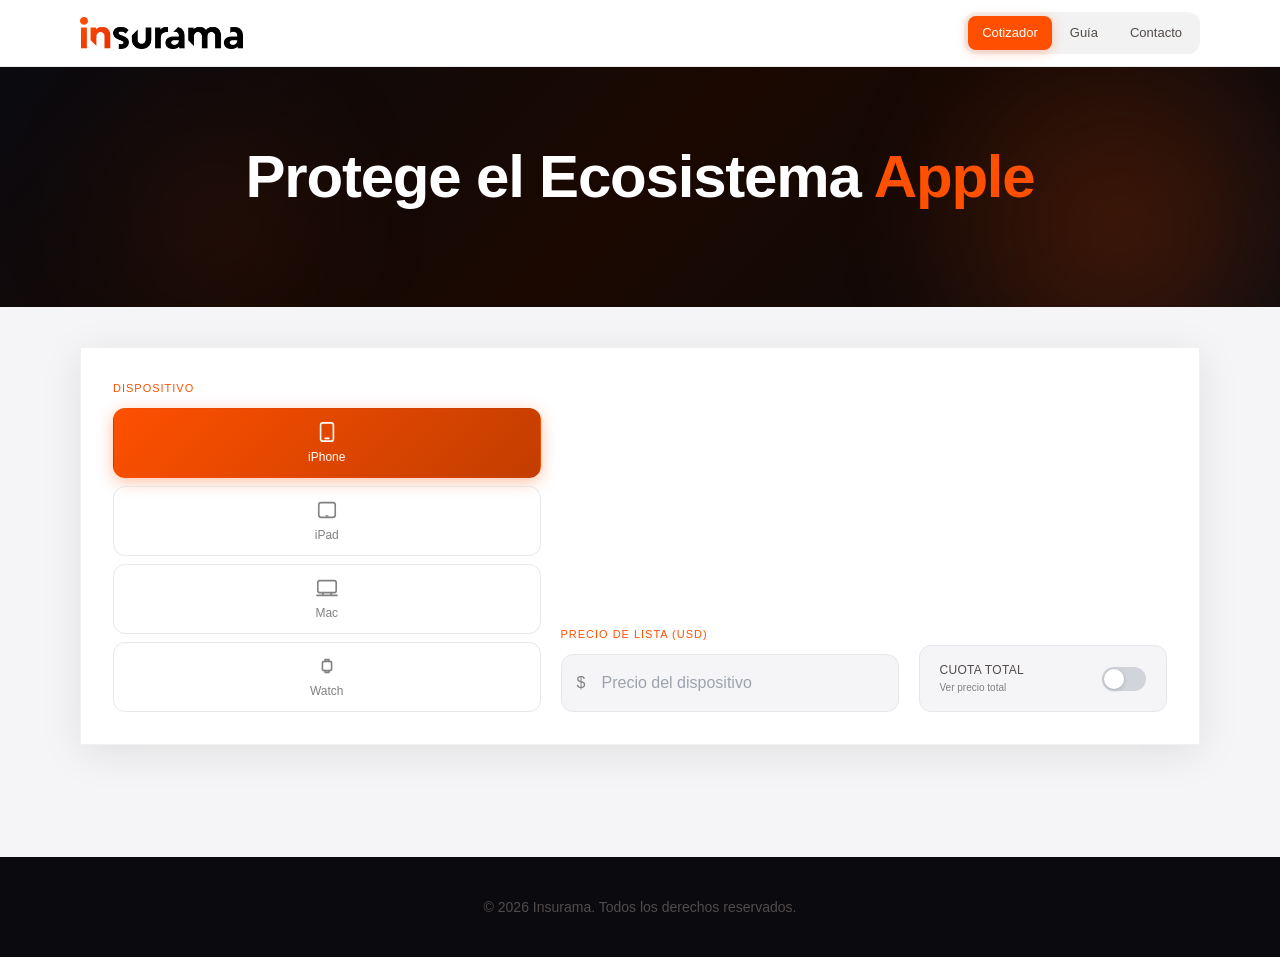
==== commit 60bacdec: "Fix responsive: device grid 2 cols mobile, hero orbs con min() para evitar overflow Co-Authored-By: " ====
--- a/index.html
+++ b/index.html
@@ -1187,10 +1187,10 @@
   <section class="hero-section relative overflow-hidden py-14 md:py-20 px-4"
     style="background:linear-gradient(135deg, #0a0a0f 0%, #1a0800 50%, #0a0a0f 100%)"> <!-- Floating orb -->
     <div class="hero-orb absolute pointer-events-none"
-      style="width:480px;height:480px;border-radius:50%;background:radial-gradient(circle, rgba(254,80,0,0.22) 0%, transparent 70%);top:-80px;right:-80px;filter:blur(40px)">
+      style="width:min(480px,100vw);height:min(480px,100vw);border-radius:50%;background:radial-gradient(circle, rgba(254,80,0,0.22) 0%, transparent 70%);top:-80px;right:-80px;filter:blur(40px)">
     </div>
     <div class="absolute pointer-events-none"
-      style="width:300px;height:300px;border-radius:50%;background:radial-gradient(circle, rgba(254,80,0,0.1) 0%, transparent 70%);bottom:-60px;left:5%;filter:blur(60px)">
+      style="width:min(300px,80vw);height:min(300px,80vw);border-radius:50%;background:radial-gradient(circle, rgba(254,80,0,0.1) 0%, transparent 70%);bottom:-60px;left:5%;filter:blur(60px)">
     </div>
     <div class="max-w-6xl mx-auto text-center relative z-10">
       <h1 class="text-3xl sm:text-4xl md:text-6xl font-semibold text-white leading-tight mb-5"
@@ -1203,7 +1203,7 @@
         style="background:#fff;box-shadow:0 8px 40px rgba(0,0,0,0.09);border:1px solid rgba(0,0,0,0.06)">
         <div class="grid grid-cols-1 md:grid-cols-12 gap-5 items-end"> <!-- Device Selector -->
           <div class="md:col-span-5"> <label class="section-label mb-3 block">Dispositivo</label>
-            <div class="grid grid-cols-4 gap-2" id="deviceGrid"> <button onclick="selectDevice('iphone')"
+            <div class="grid grid-cols-2 md:grid-cols-4 gap-2" id="deviceGrid"> <button onclick="selectDevice('iphone')"
                 data-dev="iphone"
                 class="device-btn active flex flex-col items-center py-3 px-2 rounded-xl transition-all"> <svg
                   viewBox="0 0 24 24" fill="none" stroke="currentColor" stroke-width="1.75" stroke-linecap="round"
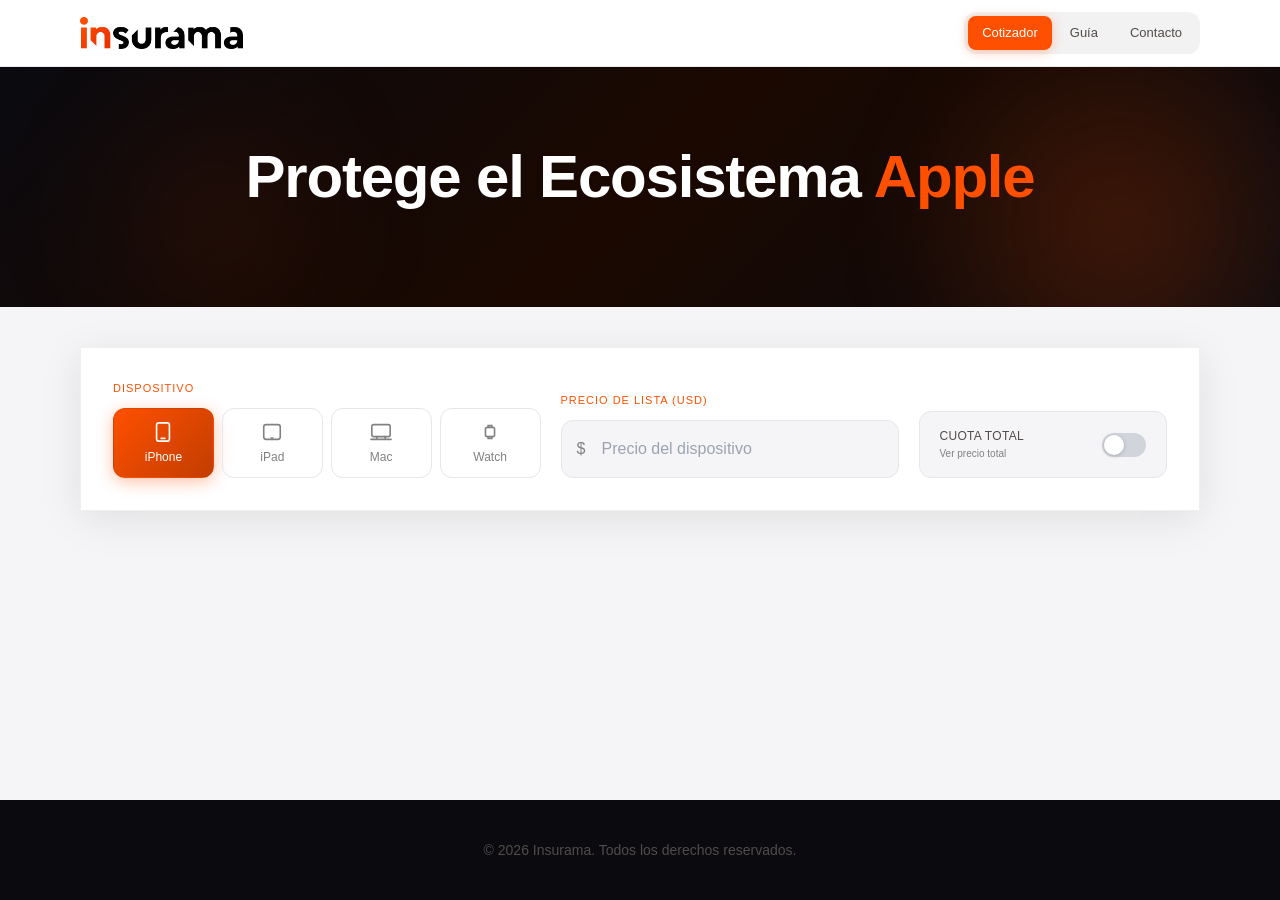
==== commit ed845fb3: "Quitar CTA banner de Guia; revertir grid-cols-4 en selector de dispositivos Co-Authored-By: Claude S" ====
--- a/index.html
+++ b/index.html
@@ -1203,7 +1203,7 @@
         style="background:#fff;box-shadow:0 8px 40px rgba(0,0,0,0.09);border:1px solid rgba(0,0,0,0.06)">
         <div class="grid grid-cols-1 md:grid-cols-12 gap-5 items-end"> <!-- Device Selector -->
           <div class="md:col-span-5"> <label class="section-label mb-3 block">Dispositivo</label>
-            <div class="grid grid-cols-2 md:grid-cols-4 gap-2" id="deviceGrid"> <button onclick="selectDevice('iphone')"
+            <div class="grid grid-cols-4 gap-2" id="deviceGrid"> <button onclick="selectDevice('iphone')"
                 data-dev="iphone"
                 class="device-btn active flex flex-col items-center py-3 px-2 rounded-xl transition-all"> <svg
                   viewBox="0 0 24 24" fill="none" stroke="currentColor" stroke-width="1.75" stroke-linecap="round"
@@ -1424,19 +1424,6 @@
           </div>
 
         </div>
-      </div>
-    </section>
-
-    <!-- ===== CTA BANNER ===== -->
-    <section class="reveal py-14 px-4" style="background:#0b1c30">
-      <div class="max-w-5xl mx-auto flex flex-col md:flex-row items-center justify-between gap-8">
-        <div class="text-center md:text-left">
-          <h2 class="text-2xl font-bold text-white mb-2">¿Listo para asegurar tu dispositivo Apple?</h2>
-          <p class="text-sm" style="color:#b7c8e1">Obtén tu cotización personalizada en menos de 2 minutos.</p>
-        </div>
-        <button onclick="showTab('cotizador', document.querySelectorAll('.tab-btn')[0])" class="flex-shrink-0 px-8 py-3 rounded-full font-semibold text-white transition-all active:scale-95" style="background:linear-gradient(135deg,#FE5000,#c23d00);box-shadow:0 4px 20px rgba(254,80,0,0.35)">
-          Cotizar ahora
-        </button>
       </div>
     </section>
 
